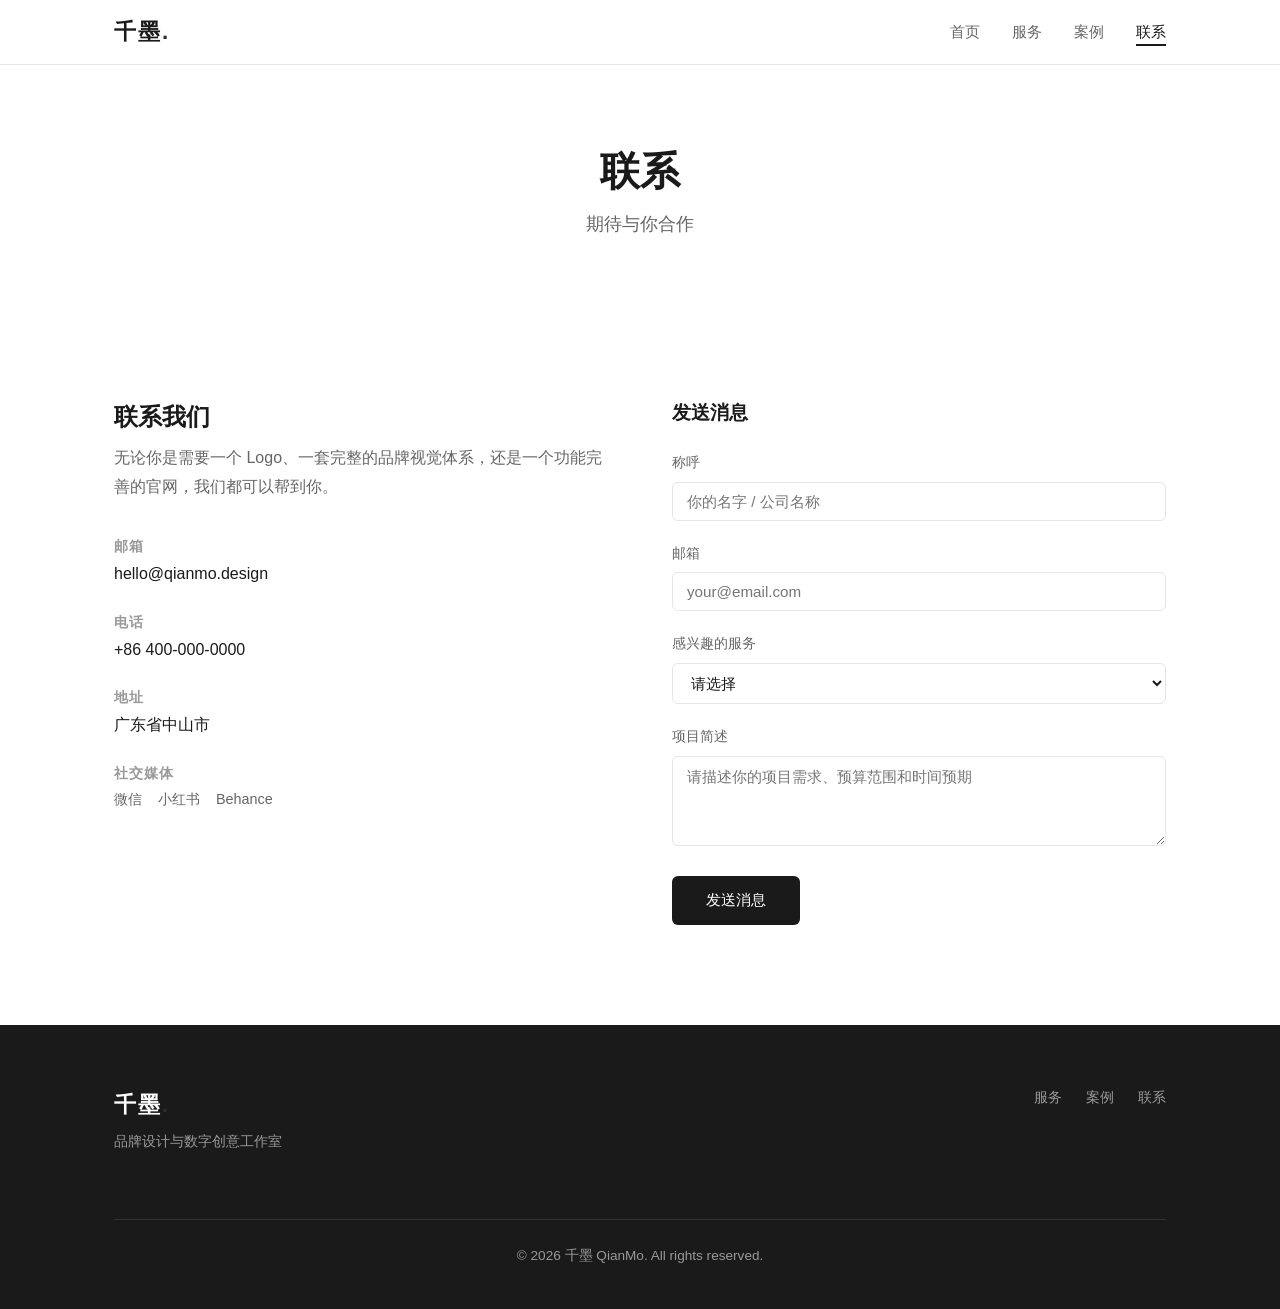
==== public/contact/index.html @ c1847498 "Initial commit: 千墨 QianMo 品牌官网 — 首页/服务/案例/联系 四页面纯静态站点" ====
<!DOCTYPE html>
<html lang="zh-CN">
<head>
  <meta charset="UTF-8">
  <meta name="viewport" content="width=device-width, initial-scale=1.0">
  <meta name="description" content="联系千墨 — 品牌设计与数字创意合作咨询。">
  <title>联系 — 千墨 QianMo</title>
  <link rel="stylesheet" href="../assets/css/qianmo.css">
</head>
<body>
  <header class="header">
    <div class="container header-inner">
      <a href="../index.html" class="logo">千墨<span class="logo-dot">.</span></a>
      <nav class="nav" id="nav">
        <button class="nav-toggle" id="navToggle" aria-label="菜单">
          <span></span><span></span><span></span>
        </button>
        <ul class="nav-list" id="navList">
          <li><a href="../index.html" class="nav-link">首页</a></li>
          <li><a href="../services/" class="nav-link">服务</a></li>
          <li><a href="../projects/" class="nav-link">案例</a></li>
          <li><a href="index.html" class="nav-link active">联系</a></li>
        </ul>
      </nav>
    </div>
  </header>

  <main>
    <section class="page-hero">
      <div class="container">
        <h1 class="page-title">联系</h1>
        <p class="page-sub">期待与你合作</p>
      </div>
    </section>

    <section class="section">
      <div class="container contact-layout">
        <div class="contact-info">
          <h2>联系我们</h2>
          <p>无论你是需要一个 Logo、一套完整的品牌视觉体系，还是一个功能完善的官网，我们都可以帮到你。</p>

          <div class="contact-item">
            <h3>邮箱</h3>
            <p><a href="mailto:hello@qianmo.design">hello@qianmo.design</a></p>
          </div>

          <div class="contact-item">
            <h3>电话</h3>
            <p>+86 400-000-0000</p>
          </div>

          <div class="contact-item">
            <h3>地址</h3>
            <p>广东省中山市</p>
          </div>

          <div class="contact-item">
            <h3>社交媒体</h3>
            <div class="social-links">
              <a href="#" aria-label="微信">微信</a>
              <a href="#" aria-label="小红书">小红书</a>
              <a href="#" aria-label="Behance">Behance</a>
            </div>
          </div>
        </div>

        <form class="contact-form" id="contactForm">
          <h3>发送消息</h3>
          <div class="form-group">
            <label for="name">称呼</label>
            <input type="text" id="name" name="name" placeholder="你的名字 / 公司名称" required>
          </div>
          <div class="form-group">
            <label for="email">邮箱</label>
            <input type="email" id="email" name="email" placeholder="your@email.com" required>
          </div>
          <div class="form-group">
            <label for="service">感兴趣的服务</label>
            <select id="service" name="service">
              <option value="">请选择</option>
              <option value="branding">品牌策略</option>
              <option value="vis">视觉识别系统 (VIS)</option>
              <option value="digital">数字产品设计</option>
              <option value="web">网站开发</option>
              <option value="content">内容创意</option>
              <option value="other">其他</option>
            </select>
          </div>
          <div class="form-group">
            <label for="message">项目简述</label>
            <textarea id="message" name="message" rows="4" placeholder="请描述你的项目需求、预算范围和时间预期" required></textarea>
          </div>
          <button type="submit" class="btn btn-primary">发送消息</button>
        </form>
      </div>
    </section>
  </main>

  <footer class="footer">
    <div class="container footer-inner">
      <div class="footer-brand">
        <span class="logo">千墨<span class="logo-dot">.</span></span>
        <p>品牌设计与数字创意工作室</p>
      </div>
      <div class="footer-links">
        <a href="../services/">服务</a>
        <a href="../projects/">案例</a>
        <a href="index.html">联系</a>
      </div>
      <p class="footer-copy">&copy; 2026 千墨 QianMo. All rights reserved.</p>
    </div>
  </footer>

  <script src="../assets/js/qianmo.js"></script>
</body>
</html>
---- public/assets/css/qianmo.css ----
/* ========================================
   千墨 QianMo — 品牌设计与数字创意
   主样式表
   ======================================== */

/* ---- Reset & Base ---- */
*, *::before, *::after { box-sizing: border-box; margin: 0; padding: 0; }

:root {
  --color-bg: #ffffff;
  --color-bg-alt: #f7f7f7;
  --color-bg-dark: #1a1a1a;
  --color-text: #1a1a1a;
  --color-text-secondary: #666666;
  --color-text-light: #999999;
  --color-accent: #2d2d2d;
  --color-border: #e5e5e5;
  --color-white: #ffffff;
  --font-sans: "PingFang SC", "Microsoft YaHei", "Helvetica Neue", Arial, sans-serif;
  --font-mono: "SF Mono", "Consolas", "Liberation Mono", monospace;
  --container-max: 1100px;
  --radius: 6px;
}

html { font-size: 16px; scroll-behavior: smooth; }

body {
  font-family: var(--font-sans);
  color: var(--color-text);
  background: var(--color-bg);
  line-height: 1.8;
  -webkit-font-smoothing: antialiased;
}

img { max-width: 100%; display: block; }
a { color: inherit; text-decoration: none; }

.container {
  max-width: var(--container-max);
  margin: 0 auto;
  padding: 0 24px;
}

/* ---- Typography ---- */
h1, h2, h3, h4 { font-weight: 600; line-height: 1.3; }

/* ---- Header ---- */
.header {
  position: sticky;
  top: 0;
  z-index: 100;
  background: rgba(255, 255, 255, 0.92);
  backdrop-filter: blur(12px);
  border-bottom: 1px solid var(--color-border);
}

.header-inner {
  display: flex;
  align-items: center;
  justify-content: space-between;
  height: 64px;
}

.logo {
  font-size: 1.4rem;
  font-weight: 700;
  letter-spacing: 2px;
}

.logo-dot { color: var(--color-accent); }

/* Nav */
.nav-list {
  display: flex;
  gap: 32px;
  list-style: none;
}

.nav-link {
  font-size: 0.95rem;
  color: var(--color-text-secondary);
  transition: color 0.2s;
  padding-bottom: 4px;
}

.nav-link:hover,
.nav-link.active {
  color: var(--color-text);
  border-bottom: 2px solid var(--color-text);
}

.nav-toggle {
  display: none;
  flex-direction: column;
  gap: 5px;
  background: none;
  border: none;
  cursor: pointer;
}

.nav-toggle span {
  display: block;
  width: 24px;
  height: 2px;
  background: var(--color-text);
  transition: transform 0.3s, opacity 0.3s;
}

/* ---- Hero ---- */
.hero {
  padding: 120px 0 100px;
  text-align: center;
}

.hero-title {
  font-size: 3.5rem;
  font-weight: 700;
  line-height: 1.2;
  letter-spacing: -0.02em;
  margin-bottom: 24px;
}

.hero-sub {
  font-size: 1.15rem;
  color: var(--color-text-secondary);
  max-width: 480px;
  margin: 0 auto 40px;
  line-height: 1.8;
}

.hero-cta {
  display: flex;
  gap: 16px;
  justify-content: center;
  flex-wrap: wrap;
}

/* ---- Page Hero (sub-pages) ---- */
.page-hero {
  padding: 80px 0 60px;
  text-align: center;
}

.page-title {
  font-size: 2.5rem;
  font-weight: 700;
  margin-bottom: 12px;
}

.page-sub {
  font-size: 1.1rem;
  color: var(--color-text-secondary);
}

/* ---- Buttons ---- */
.btn {
  display: inline-block;
  padding: 12px 32px;
  font-size: 0.95rem;
  font-weight: 500;
  border-radius: var(--radius);
  transition: all 0.2s;
  border: 2px solid transparent;
  cursor: pointer;
}

.btn-primary {
  background: var(--color-text);
  color: var(--color-white);
}

.btn-primary:hover { background: var(--color-accent); }

.btn-outline {
  border-color: var(--color-text);
  color: var(--color-text);
}

.btn-outline:hover {
  background: var(--color-text);
  color: var(--color-white);
}

/* ---- Sections ---- */
.section {
  padding: 100px 0;
}

.section-header {
  text-align: center;
  margin-bottom: 60px;
}

.section-tag {
  font-size: 0.85rem;
  text-transform: uppercase;
  letter-spacing: 3px;
  color: var(--color-text-light);
  margin-bottom: 12px;
  display: block;
}

.section-title {
  font-size: 2rem;
  font-weight: 700;
}

/* ---- Grid ---- */
.grid {
  display: grid;
  gap: 32px;
}

.grid-2 { grid-template-columns: repeat(2, 1fr); }
.grid-3 { grid-template-columns: repeat(3, 1fr); }

/* ---- Card ---- */
.card {
  padding: 40px 32px;
  border: 1px solid var(--color-border);
  border-radius: var(--radius);
  transition: border-color 0.2s, box-shadow 0.2s;
}

.card:hover {
  border-color: var(--color-text);
  box-shadow: 0 4px 20px rgba(0, 0, 0, 0.06);
}

.card-icon {
  font-size: 2rem;
  margin-bottom: 16px;
  color: var(--color-text);
}

.card-title {
  font-size: 1.15rem;
  margin-bottom: 10px;
}

.card-desc {
  font-size: 0.95rem;
  color: var(--color-text-secondary);
  line-height: 1.7;
}

/* ---- CTA Section ---- */
.cta-section {
  background: var(--color-bg-alt);
  text-align: center;
}

.cta-title {
  font-size: 2rem;
  font-weight: 700;
  margin-bottom: 12px;
}

.cta-sub {
  color: var(--color-text-secondary);
  margin-bottom: 32px;
}

/* ---- Footer ---- */
.footer {
  background: var(--color-bg-dark);
  color: var(--color-white);
  padding: 60px 0 40px;
}

.footer-inner {
  display: flex;
  flex-wrap: wrap;
  justify-content: space-between;
  align-items: flex-start;
  gap: 32px;
}

.footer-brand .logo { color: var(--color-white); }
.footer-brand p { color: var(--color-text-light); font-size: 0.9rem; margin-top: 4px; }

.footer-links {
  display: flex;
  gap: 24px;
}

.footer-links a {
  color: var(--color-text-light);
  font-size: 0.9rem;
  transition: color 0.2s;
}

.footer-links a:hover { color: var(--color-white); }

.footer-copy {
  width: 100%;
  text-align: center;
  color: var(--color-text-light);
  font-size: 0.85rem;
  margin-top: 32px;
  padding-top: 24px;
  border-top: 1px solid rgba(255, 255, 255, 0.1);
}

/* ---- Service List ---- */
.service-item {
  display: flex;
  gap: 48px;
  padding: 48px 0;
  border-bottom: 1px solid var(--color-border);
}

.service-item:first-child { padding-top: 0; }

.service-num {
  font-family: var(--font-mono);
  font-size: 1.2rem;
  color: var(--color-text-light);
  flex-shrink: 0;
  width: 40px;
}

.service-body h2 {
  font-size: 1.5rem;
  margin-bottom: 8px;
}

.service-body p {
  color: var(--color-text-secondary);
  margin-bottom: 16px;
  max-width: 560px;
}

.service-body ul {
  list-style: none;
  display: flex;
  flex-wrap: wrap;
  gap: 8px;
}

.service-body li {
  font-size: 0.85rem;
  color: var(--color-text-secondary);
  background: var(--color-bg-alt);
  padding: 4px 14px;
  border-radius: 20px;
}

/* ---- Project Cards ---- */
.project-card {
  border: 1px solid var(--color-border);
  border-radius: var(--radius);
  overflow: hidden;
  transition: border-color 0.2s, box-shadow 0.2s;
}

.project-card:hover {
  border-color: var(--color-text);
  box-shadow: 0 4px 20px rgba(0, 0, 0, 0.06);
}

.project-img {
  width: 100%;
  height: 240px;
  background: var(--color-bg-alt);
  display: flex;
  align-items: center;
  justify-content: center;
  color: var(--color-text-light);
  font-size: 0.9rem;
}

.project-info {
  padding: 24px;
}

.project-info h3 {
  font-size: 1.1rem;
  margin-bottom: 6px;
}

.project-tag {
  font-size: 0.85rem;
  color: var(--color-text-light);
}

/* ---- Contact Layout ---- */
.contact-layout {
  display: grid;
  grid-template-columns: 1fr 1fr;
  gap: 64px;
}

.contact-info h2 {
  font-size: 1.5rem;
  margin-bottom: 12px;
}

.contact-info > p {
  color: var(--color-text-secondary);
  margin-bottom: 36px;
}

.contact-item {
  margin-bottom: 24px;
}

.contact-item h3 {
  font-size: 0.9rem;
  color: var(--color-text-light);
  text-transform: uppercase;
  letter-spacing: 1px;
  margin-bottom: 4px;
}

.contact-item p,
.contact-item a {
  font-size: 1rem;
  color: var(--color-text);
}

.social-links {
  display: flex;
  gap: 16px;
}

.social-links a {
  font-size: 0.9rem;
  color: var(--color-text-secondary);
  transition: color 0.2s;
}

.social-links a:hover { color: var(--color-text); }

/* ---- Form ---- */
.contact-form h3 {
  font-size: 1.2rem;
  margin-bottom: 24px;
}

.form-group {
  margin-bottom: 20px;
}

.form-group label {
  display: block;
  font-size: 0.9rem;
  color: var(--color-text-secondary);
  margin-bottom: 6px;
}

.form-group input,
.form-group select,
.form-group textarea {
  width: 100%;
  padding: 10px 14px;
  font-size: 0.95rem;
  font-family: var(--font-sans);
  border: 1px solid var(--color-border);
  border-radius: var(--radius);
  background: var(--color-white);
  color: var(--color-text);
  transition: border-color 0.2s;
}

.form-group input:focus,
.form-group select:focus,
.form-group textarea:focus {
  outline: none;
  border-color: var(--color-text);
}

.form-group textarea { resize: vertical; }

/* ---- Toast ---- */
.toast {
  position: fixed;
  bottom: 32px;
  right: 32px;
  background: var(--color-text);
  color: var(--color-white);
  padding: 14px 28px;
  border-radius: var(--radius);
  font-size: 0.9rem;
  z-index: 200;
  opacity: 0;
  transform: translateY(10px);
  transition: opacity 0.3s, transform 0.3s;
  pointer-events: none;
}

.toast.show {
  opacity: 1;
  transform: translateY(0);
}

/* ---- Responsive ---- */
@media (max-width: 768px) {
  .hero { padding: 80px 0 60px; }
  .hero-title { font-size: 2.2rem; }
  .hero-sub { font-size: 1rem; }

  .page-hero { padding: 60px 0 40px; }
  .page-title { font-size: 1.8rem; }

  .grid-2, .grid-3 { grid-template-columns: 1fr; }

  .section { padding: 64px 0; }

  .nav-toggle { display: flex; }

  .nav-list {
    position: absolute;
    top: 64px;
    left: 0;
    right: 0;
    flex-direction: column;
    background: var(--color-white);
    border-bottom: 1px solid var(--color-border);
    padding: 16px 24px;
    gap: 12px;
    display: none;
  }

  .nav-list.open { display: flex; }

  .service-item {
    flex-direction: column;
    gap: 16px;
    padding: 32px 0;
  }

  .contact-layout {
    grid-template-columns: 1fr;
    gap: 48px;
  }
}
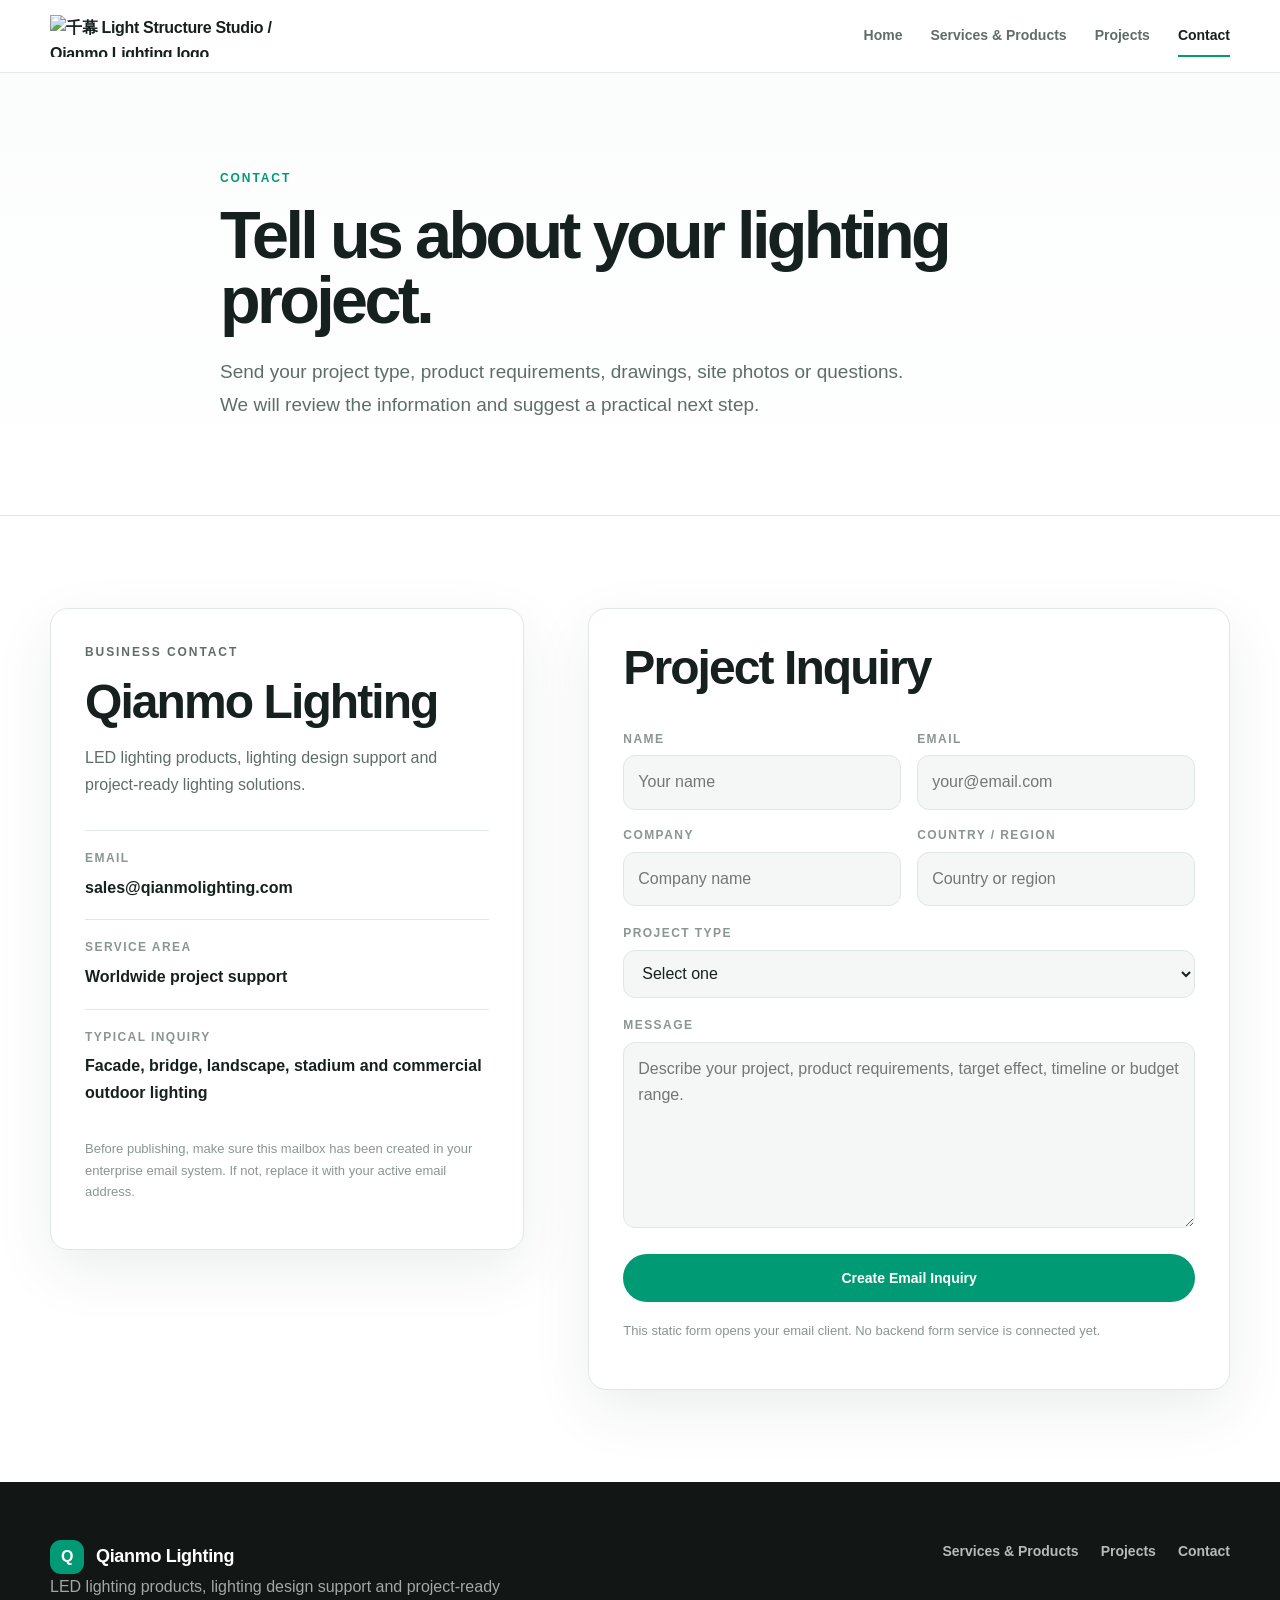
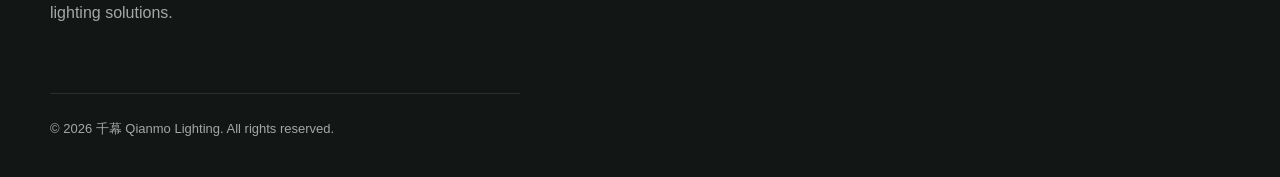
==== commit a70db533: "更新了LOGO 更新了LOGO" ====
--- a/public/contact/index.html
+++ b/public/contact/index.html
@@ -1,113 +1,129 @@
-<!DOCTYPE html>
-<html lang="zh-CN">
+<!doctype html>
+<html lang="en">
 <head>
-  <meta charset="UTF-8">
-  <meta name="viewport" content="width=device-width, initial-scale=1.0">
-  <meta name="description" content="联系千墨 — 品牌设计与数字创意合作咨询。">
-  <title>联系 — 千墨 QianMo</title>
+  <meta charset="utf-8">
+  <meta name="viewport" content="width=device-width, initial-scale=1">
+  <meta name="description" content="Contact Qianmo Lighting for LED lighting products, lighting design support, project lighting solutions and digital marketing support.">
+  <meta name="robots" content="index, follow">
+  <link rel="canonical" href="https://qianmolighting.com/contact/">
+  <title>Contact | Qianmo Lighting</title>
   <link rel="stylesheet" href="../assets/css/qianmo.css">
 </head>
 <body>
-  <header class="header">
+  <header class="site-header">
     <div class="container header-inner">
-      <a href="../index.html" class="logo">千墨<span class="logo-dot">.</span></a>
-      <nav class="nav" id="nav">
-        <button class="nav-toggle" id="navToggle" aria-label="菜单">
-          <span></span><span></span><span></span>
-        </button>
-        <ul class="nav-list" id="navList">
-          <li><a href="../index.html" class="nav-link">首页</a></li>
-          <li><a href="../services/" class="nav-link">服务</a></li>
-          <li><a href="../projects/" class="nav-link">案例</a></li>
-          <li><a href="index.html" class="nav-link active">联系</a></li>
-        </ul>
+      <a class="brand" href="/" aria-label="千幕 Qianmo Lighting home">
+        <img class="brand-logo" src="/assets/images/qianmo-logo.png" alt="千幕 Light Structure Studio / Qianmo Lighting logo">
+      </a>
+      <button class="nav-toggle" type="button" aria-label="Open navigation" aria-expanded="false" data-nav-toggle>
+        <span></span><span></span><span></span>
+      </button>
+      <nav class="site-nav" data-nav>
+        <a href="/">Home</a>
+        <a href="/services/">Services & Products</a>
+        <a href="/projects/">Projects</a>
+        <a class="active" href="/contact/">Contact</a>
       </nav>
     </div>
   </header>
 
   <main>
     <section class="page-hero">
-      <div class="container">
-        <h1 class="page-title">联系</h1>
-        <p class="page-sub">期待与你合作</p>
+      <div class="container narrow">
+        <p class="eyebrow">Contact</p>
+        <h1>Tell us about your lighting project.</h1>
+        <p class="lead">Send your project type, product requirements, drawings, site photos or questions. We will review the information and suggest a practical next step.</p>
       </div>
     </section>
 
     <section class="section">
-      <div class="container contact-layout">
-        <div class="contact-info">
-          <h2>联系我们</h2>
-          <p>无论你是需要一个 Logo、一套完整的品牌视觉体系，还是一个功能完善的官网，我们都可以帮到你。</p>
+      <div class="container contact-grid">
+        <div class="contact-panel">
+          <p class="eyebrow">Business Contact</p>
+          <h2>Qianmo Lighting</h2>
+          <p>LED lighting products, lighting design support and project-ready lighting solutions.</p>
 
-          <div class="contact-item">
-            <h3>邮箱</h3>
-            <p><a href="mailto:hello@qianmo.design">hello@qianmo.design</a></p>
+          <div class="contact-list">
+            <div>
+              <span>Email</span>
+              <a href="mailto:sales@qianmolighting.com">sales@qianmolighting.com</a>
+            </div>
+            <div>
+              <span>Service Area</span>
+              <strong>Worldwide project support</strong>
+            </div>
+            <div>
+              <span>Typical Inquiry</span>
+              <strong>Facade, bridge, landscape, stadium and commercial outdoor lighting</strong>
+            </div>
           </div>
 
-          <div class="contact-item">
-            <h3>电话</h3>
-            <p>+86 400-000-0000</p>
+          <p class="small-note">Before publishing, make sure this mailbox has been created in your enterprise email system. If not, replace it with your active email address.</p>
+        </div>
+
+        <form class="inquiry-form" id="contactForm">
+          <h2>Project Inquiry</h2>
+          <div class="form-grid">
+            <label>
+              <span>Name</span>
+              <input type="text" name="name" placeholder="Your name" required>
+            </label>
+            <label>
+              <span>Email</span>
+              <input type="email" name="email" placeholder="your@email.com" required>
+            </label>
+            <label>
+              <span>Company</span>
+              <input type="text" name="company" placeholder="Company name">
+            </label>
+            <label>
+              <span>Country / Region</span>
+              <input type="text" name="country" placeholder="Country or region">
+            </label>
           </div>
 
-          <div class="contact-item">
-            <h3>地址</h3>
-            <p>广东省中山市</p>
-          </div>
+          <label>
+            <span>Project Type</span>
+            <select name="type">
+              <option value="">Select one</option>
+              <option value="LED lighting products">LED lighting products</option>
+              <option value="Lighting design support">Lighting design support</option>
+              <option value="Facade lighting">Facade lighting</option>
+              <option value="Bridge lighting">Bridge lighting</option>
+              <option value="Landscape lighting">Landscape lighting</option>
+              <option value="Stadium lighting">Stadium lighting</option>
+              <option value="Digital marketing support">Digital marketing support</option>
+              <option value="Other">Other</option>
+            </select>
+          </label>
 
-          <div class="contact-item">
-            <h3>社交媒体</h3>
-            <div class="social-links">
-              <a href="#" aria-label="微信">微信</a>
-              <a href="#" aria-label="小红书">小红书</a>
-              <a href="#" aria-label="Behance">Behance</a>
-            </div>
-          </div>
-        </div>
+          <label>
+            <span>Message</span>
+            <textarea name="message" rows="6" placeholder="Describe your project, product requirements, target effect, timeline or budget range." required></textarea>
+          </label>
 
-        <form class="contact-form" id="contactForm">
-          <h3>发送消息</h3>
-          <div class="form-group">
-            <label for="name">称呼</label>
-            <input type="text" id="name" name="name" placeholder="你的名字 / 公司名称" required>
-          </div>
-          <div class="form-group">
-            <label for="email">邮箱</label>
-            <input type="email" id="email" name="email" placeholder="your@email.com" required>
-          </div>
-          <div class="form-group">
-            <label for="service">感兴趣的服务</label>
-            <select id="service" name="service">
-              <option value="">请选择</option>
-              <option value="branding">品牌策略</option>
-              <option value="vis">视觉识别系统 (VIS)</option>
-              <option value="digital">数字产品设计</option>
-              <option value="web">网站开发</option>
-              <option value="content">内容创意</option>
-              <option value="other">其他</option>
-            </select>
-          </div>
-          <div class="form-group">
-            <label for="message">项目简述</label>
-            <textarea id="message" name="message" rows="4" placeholder="请描述你的项目需求、预算范围和时间预期" required></textarea>
-          </div>
-          <button type="submit" class="btn btn-primary">发送消息</button>
+          <button class="btn btn-primary" type="submit">Create Email Inquiry</button>
+          <p class="form-note">This static form opens your email client. No backend form service is connected yet.</p>
         </form>
       </div>
     </section>
   </main>
 
-  <footer class="footer">
+  <footer class="site-footer">
     <div class="container footer-inner">
-      <div class="footer-brand">
-        <span class="logo">千墨<span class="logo-dot">.</span></span>
-        <p>品牌设计与数字创意工作室</p>
+      <div>
+        <a class="brand footer-brand" href="/">
+          <span class="brand-mark">Q</span>
+          <span class="brand-text">Qianmo Lighting</span>
+        </a>
+        <p>LED lighting products, lighting design support and project-ready lighting solutions.</p>
       </div>
-      <div class="footer-links">
-        <a href="../services/">服务</a>
-        <a href="../projects/">案例</a>
-        <a href="index.html">联系</a>
-      </div>
-      <p class="footer-copy">&copy; 2026 千墨 QianMo. All rights reserved.</p>
+      <nav class="footer-nav" aria-label="Footer navigation">
+        <a href="/services/">Services & Products</a>
+        <a href="/projects/">Projects</a>
+        <a href="/contact/">Contact</a>
+      </nav>
+      <p class="copyright">© 2026 千幕 Qianmo Lighting. All rights reserved.</p>
     </div>
   </footer>
 
--- a/public/assets/css/qianmo.css
+++ b/public/assets/css/qianmo.css
@@ -1,537 +1,811 @@
-/* ========================================
-   千墨 QianMo — 品牌设计与数字创意
-   主样式表
-   ======================================== */
-
-/* ---- Reset & Base ---- */
-*, *::before, *::after { box-sizing: border-box; margin: 0; padding: 0; }
-
+/* Qianmo Lighting — static website styles */
 :root {
-  --color-bg: #ffffff;
-  --color-bg-alt: #f7f7f7;
-  --color-bg-dark: #1a1a1a;
-  --color-text: #1a1a1a;
-  --color-text-secondary: #666666;
-  --color-text-light: #999999;
-  --color-accent: #2d2d2d;
-  --color-border: #e5e5e5;
-  --color-white: #ffffff;
-  --font-sans: "PingFang SC", "Microsoft YaHei", "Helvetica Neue", Arial, sans-serif;
-  --font-mono: "SF Mono", "Consolas", "Liberation Mono", monospace;
-  --container-max: 1100px;
-  --radius: 6px;
-}
-
-html { font-size: 16px; scroll-behavior: smooth; }
+  --bg: #ffffff;
+  --bg-soft: #f4f7f6;
+  --bg-ink: #121716;
+  --text: #16201e;
+  --muted: #5f6d69;
+  --muted-2: #8a9693;
+  --line: #dfe7e4;
+  --accent: #009b74;
+  --accent-dark: #007c60;
+  --accent-soft: #e6f5f1;
+  --white: #ffffff;
+  --max: 1180px;
+  --radius: 18px;
+  --shadow: 0 20px 60px rgba(14, 45, 38, 0.08);
+  --font: Arial, "PingFang SC", "Microsoft YaHei", "Noto Sans SC", sans-serif;
+}
+
+* { box-sizing: border-box; }
+
+html {
+  font-size: 16px;
+  scroll-behavior: smooth;
+}
 
 body {
-  font-family: var(--font-sans);
-  color: var(--color-text);
-  background: var(--color-bg);
-  line-height: 1.8;
+  margin: 0;
+  font-family: var(--font);
+  color: var(--text);
+  background: var(--bg);
+  line-height: 1.65;
   -webkit-font-smoothing: antialiased;
-}
-
-img { max-width: 100%; display: block; }
+  text-rendering: optimizeLegibility;
+}
+
 a { color: inherit; text-decoration: none; }
 
+img { max-width: 100%; height: auto; display: block; }
+
 .container {
-  max-width: var(--container-max);
+  width: min(var(--max), calc(100% - 48px));
   margin: 0 auto;
-  padding: 0 24px;
-}
-
-/* ---- Typography ---- */
-h1, h2, h3, h4 { font-weight: 600; line-height: 1.3; }
-
-/* ---- Header ---- */
-.header {
+}
+
+.narrow { max-width: 840px; }
+
+.site-header {
   position: sticky;
   top: 0;
-  z-index: 100;
-  background: rgba(255, 255, 255, 0.92);
-  backdrop-filter: blur(12px);
-  border-bottom: 1px solid var(--color-border);
+  z-index: 50;
+  background: rgba(255, 255, 255, 0.88);
+  border-bottom: 1px solid rgba(223, 231, 228, 0.82);
+  backdrop-filter: blur(14px);
 }
 
 .header-inner {
+  height: 72px;
   display: flex;
   align-items: center;
   justify-content: space-between;
-  height: 64px;
-}
-
-.logo {
-  font-size: 1.4rem;
-  font-weight: 700;
-  letter-spacing: 2px;
-}
-
-.logo-dot { color: var(--color-accent); }
-
-/* Nav */
-.nav-list {
+  gap: 32px;
+}
+
+.brand {
+  display: inline-flex;
+  align-items: center;
+  gap: 12px;
+  font-weight: 760;
+  letter-spacing: -0.02em;
+}
+
+.brand-logo {
+  display: block;
+  width: auto;
+  height: 42px;
+  max-width: 230px;
+}
+
+.site-footer .brand-logo {
+  height: 40px;
+  filter: none;
+}
+
+.brand-mark {
+  width: 34px;
+  height: 34px;
+  display: inline-flex;
+  align-items: center;
+  justify-content: center;
+  border-radius: 11px;
+  background: var(--accent);
+  color: var(--white);
+  font-weight: 800;
+}
+
+.brand-text { font-size: 18px; }
+
+.site-nav {
   display: flex;
-  gap: 32px;
-  list-style: none;
-}
-
-.nav-link {
-  font-size: 0.95rem;
-  color: var(--color-text-secondary);
-  transition: color 0.2s;
-  padding-bottom: 4px;
-}
-
-.nav-link:hover,
-.nav-link.active {
-  color: var(--color-text);
-  border-bottom: 2px solid var(--color-text);
+  align-items: center;
+  gap: 28px;
+}
+
+.site-nav a {
+  position: relative;
+  color: var(--muted);
+  font-size: 14px;
+  font-weight: 650;
+}
+
+.site-nav a::after {
+  content: "";
+  position: absolute;
+  left: 0;
+  bottom: -9px;
+  width: 100%;
+  height: 2px;
+  transform: scaleX(0);
+  transform-origin: right;
+  background: var(--accent);
+  transition: transform .26s ease;
+}
+
+.site-nav a:hover,
+.site-nav a.active { color: var(--text); }
+
+.site-nav a:hover::after,
+.site-nav a.active::after {
+  transform: scaleX(1);
+  transform-origin: left;
 }
 
 .nav-toggle {
   display: none;
-  flex-direction: column;
-  gap: 5px;
-  background: none;
-  border: none;
+  width: 42px;
+  height: 42px;
+  border: 1px solid var(--line);
+  border-radius: 12px;
+  background: var(--white);
+  padding: 9px;
   cursor: pointer;
 }
 
 .nav-toggle span {
   display: block;
-  width: 24px;
   height: 2px;
-  background: var(--color-text);
-  transition: transform 0.3s, opacity 0.3s;
-}
-
-/* ---- Hero ---- */
+  margin: 5px 0;
+  background: var(--text);
+  border-radius: 2px;
+}
+
 .hero {
-  padding: 120px 0 100px;
-  text-align: center;
-}
-
-.hero-title {
-  font-size: 3.5rem;
-  font-weight: 700;
-  line-height: 1.2;
-  letter-spacing: -0.02em;
+  padding: 108px 0;
+  background:
+    radial-gradient(circle at 88% 20%, rgba(0, 155, 116, .16), transparent 34%),
+    linear-gradient(180deg, #fbfdfc 0%, #ffffff 100%);
+}
+
+.hero-grid {
+  display: grid;
+  grid-template-columns: minmax(0, 1.04fr) minmax(360px, .76fr);
+  align-items: center;
+  gap: 64px;
+}
+
+.eyebrow {
+  margin: 0 0 14px;
+  color: var(--accent);
+  text-transform: uppercase;
+  letter-spacing: .16em;
+  font-size: 12px;
+  font-weight: 800;
+}
+
+.eyebrow.light { color: #68d8bd; }
+
+h1, h2, h3, p { margin-top: 0; }
+
+h1 {
+  max-width: 820px;
   margin-bottom: 24px;
-}
-
-.hero-sub {
-  font-size: 1.15rem;
-  color: var(--color-text-secondary);
-  max-width: 480px;
-  margin: 0 auto 40px;
-  line-height: 1.8;
-}
-
-.hero-cta {
+  font-size: clamp(44px, 6vw, 76px);
+  line-height: .98;
+  letter-spacing: -0.055em;
+}
+
+h2 {
+  margin-bottom: 18px;
+  font-size: clamp(30px, 4vw, 48px);
+  line-height: 1.06;
+  letter-spacing: -0.04em;
+}
+
+h3 {
+  margin-bottom: 12px;
+  font-size: 21px;
+  line-height: 1.22;
+  letter-spacing: -0.025em;
+}
+
+.lead {
+  max-width: 690px;
+  color: var(--muted);
+  font-size: 19px;
+  line-height: 1.75;
+}
+
+.hero-actions,
+.cta-inner {
   display: flex;
-  gap: 16px;
+  align-items: center;
+  gap: 14px;
+  flex-wrap: wrap;
+}
+
+.btn {
+  display: inline-flex;
+  min-height: 48px;
+  align-items: center;
   justify-content: center;
-  flex-wrap: wrap;
-}
-
-/* ---- Page Hero (sub-pages) ---- */
+  padding: 13px 22px;
+  border-radius: 999px;
+  border: 1px solid transparent;
+  font-size: 14px;
+  font-weight: 760;
+  transition: transform .24s ease, background .24s ease, border-color .24s ease, color .24s ease;
+  cursor: pointer;
+}
+
+.btn:hover { transform: translateY(-2px); }
+
+.btn-primary {
+  background: var(--accent);
+  color: var(--white);
+}
+
+.btn-primary:hover { background: var(--accent-dark); }
+
+.btn-secondary {
+  background: var(--white);
+  border-color: var(--line);
+  color: var(--text);
+}
+
+.btn-secondary:hover { border-color: var(--accent); color: var(--accent-dark); }
+
+.hero-panel {
+  position: relative;
+  min-height: 420px;
+  border-radius: 32px;
+  padding: 28px;
+  background:
+    linear-gradient(145deg, rgba(18, 23, 22, .95), rgba(20, 51, 44, .88)),
+    linear-gradient(45deg, var(--accent), transparent);
+  box-shadow: var(--shadow);
+  overflow: hidden;
+}
+
+.hero-panel::before,
+.hero-panel::after {
+  content: "";
+  position: absolute;
+  border-radius: 999px;
+  background: rgba(255, 255, 255, .12);
+}
+
+.hero-panel::before {
+  width: 280px;
+  height: 280px;
+  right: -80px;
+  top: -110px;
+}
+
+.hero-panel::after {
+  width: 180px;
+  height: 180px;
+  left: -58px;
+  bottom: -54px;
+}
+
+.panel-card,
+.panel-stack {
+  position: relative;
+  z-index: 1;
+}
+
+.panel-main {
+  padding: 28px;
+  border: 1px solid rgba(255,255,255,.18);
+  border-radius: 24px;
+  background: rgba(255,255,255,.10);
+  color: var(--white);
+}
+
+.panel-main span {
+  display: block;
+  margin-bottom: 12px;
+  color: rgba(255,255,255,.68);
+  font-size: 13px;
+  text-transform: uppercase;
+  letter-spacing: .1em;
+  font-weight: 800;
+}
+
+.panel-main strong {
+  display: block;
+  max-width: 340px;
+  font-size: 29px;
+  line-height: 1.15;
+  letter-spacing: -.03em;
+}
+
+.panel-stack {
+  display: grid;
+  gap: 12px;
+  margin-top: 28px;
+}
+
+.panel-stack div {
+  padding: 16px 18px;
+  border: 1px solid rgba(255,255,255,.14);
+  border-radius: 16px;
+  color: rgba(255,255,255,.86);
+  background: rgba(255,255,255,.07);
+}
+
+.section { padding: 92px 0; }
+
+.section-muted { background: var(--bg-soft); }
+
+.section-dark {
+  background: var(--bg-ink);
+  color: var(--white);
+}
+
+.section-dark h2 { color: var(--white); }
+
+.section-dark p,
+.dark-copy { color: rgba(255,255,255,.70); }
+
+.intro-grid,
+.split,
+.process-grid,
+.contact-grid {
+  display: grid;
+  grid-template-columns: .85fr 1.15fr;
+  gap: 64px;
+  align-items: start;
+}
+
+.intro-grid p:last-child {
+  margin: 36px 0 0;
+  color: var(--muted);
+  font-size: 18px;
+}
+
+.section-head {
+  max-width: 760px;
+  margin-bottom: 40px;
+}
+
+.row-head {
+  max-width: none;
+  display: flex;
+  justify-content: space-between;
+  gap: 24px;
+  align-items: end;
+}
+
+.card-grid {
+  display: grid;
+  gap: 22px;
+}
+
+.card-grid.four { grid-template-columns: repeat(4, minmax(0, 1fr)); }
+
+.card {
+  min-height: 250px;
+  padding: 30px;
+  border: 1px solid var(--line);
+  border-radius: var(--radius);
+  background: var(--white);
+  transition: transform .24s ease, border-color .24s ease, box-shadow .24s ease;
+}
+
+.card:hover {
+  transform: translateY(-4px);
+  border-color: rgba(0, 155, 116, .42);
+  box-shadow: var(--shadow);
+}
+
+.card-kicker {
+  display: inline-block;
+  margin-bottom: 36px;
+  color: var(--accent);
+  font-size: 13px;
+  font-weight: 850;
+}
+
+.card p { color: var(--muted); margin-bottom: 0; }
+
+.proof-list {
+  display: grid;
+  gap: 18px;
+}
+
+.proof-list div {
+  padding: 24px;
+  border: 1px solid rgba(255,255,255,.14);
+  border-radius: var(--radius);
+  background: rgba(255,255,255,.05);
+}
+
+.proof-list strong {
+  display: block;
+  margin-bottom: 6px;
+  color: var(--white);
+  font-size: 18px;
+}
+
+.proof-list span { color: rgba(255,255,255,.68); }
+
+.text-link {
+  color: var(--accent-dark);
+  font-weight: 760;
+}
+
+.text-link:hover { text-decoration: underline; text-underline-offset: 5px; }
+
+.application-grid,
+.project-grid {
+  display: grid;
+  grid-template-columns: repeat(2, minmax(0, 1fr));
+  gap: 22px;
+}
+
+.application-grid article {
+  min-height: 180px;
+  padding: 28px;
+  border-radius: var(--radius);
+  background: var(--bg-soft);
+  border: 1px solid var(--line);
+}
+
+.application-grid span,
+.project-body span {
+  display: block;
+  margin-bottom: 12px;
+  color: var(--accent);
+  font-size: 12px;
+  text-transform: uppercase;
+  letter-spacing: .14em;
+  font-weight: 850;
+}
+
+.application-grid strong {
+  display: block;
+  max-width: 320px;
+  font-size: 26px;
+  line-height: 1.1;
+  letter-spacing: -.035em;
+}
+
+.cta {
+  padding: 72px 0;
+  background: var(--accent-soft);
+}
+
+.cta-inner {
+  justify-content: space-between;
+  align-items: center;
+}
+
+.cta-inner h2 {
+  max-width: 720px;
+  margin-bottom: 10px;
+}
+
+.cta-inner p:not(.eyebrow) {
+  max-width: 660px;
+  color: var(--muted);
+  margin-bottom: 0;
+}
+
 .page-hero {
-  padding: 80px 0 60px;
-  text-align: center;
-}
-
-.page-title {
-  font-size: 2.5rem;
-  font-weight: 700;
-  margin-bottom: 12px;
-}
-
-.page-sub {
-  font-size: 1.1rem;
-  color: var(--color-text-secondary);
-}
-
-/* ---- Buttons ---- */
-.btn {
-  display: inline-block;
-  padding: 12px 32px;
-  font-size: 0.95rem;
-  font-weight: 500;
-  border-radius: var(--radius);
-  transition: all 0.2s;
-  border: 2px solid transparent;
-  cursor: pointer;
-}
-
-.btn-primary {
-  background: var(--color-text);
-  color: var(--color-white);
-}
-
-.btn-primary:hover { background: var(--color-accent); }
-
-.btn-outline {
-  border-color: var(--color-text);
-  color: var(--color-text);
-}
-
-.btn-outline:hover {
-  background: var(--color-text);
-  color: var(--color-white);
-}
-
-/* ---- Sections ---- */
-.section {
-  padding: 100px 0;
-}
-
-.section-header {
-  text-align: center;
-  margin-bottom: 60px;
-}
-
-.section-tag {
-  font-size: 0.85rem;
-  text-transform: uppercase;
-  letter-spacing: 3px;
-  color: var(--color-text-light);
-  margin-bottom: 12px;
-  display: block;
-}
-
-.section-title {
-  font-size: 2rem;
-  font-weight: 700;
-}
-
-/* ---- Grid ---- */
-.grid {
-  display: grid;
-  gap: 32px;
-}
-
-.grid-2 { grid-template-columns: repeat(2, 1fr); }
-.grid-3 { grid-template-columns: repeat(3, 1fr); }
-
-/* ---- Card ---- */
-.card {
-  padding: 40px 32px;
-  border: 1px solid var(--color-border);
-  border-radius: var(--radius);
-  transition: border-color 0.2s, box-shadow 0.2s;
-}
-
-.card:hover {
-  border-color: var(--color-text);
-  box-shadow: 0 4px 20px rgba(0, 0, 0, 0.06);
-}
-
-.card-icon {
-  font-size: 2rem;
-  margin-bottom: 16px;
-  color: var(--color-text);
-}
-
-.card-title {
-  font-size: 1.15rem;
-  margin-bottom: 10px;
-}
-
-.card-desc {
-  font-size: 0.95rem;
-  color: var(--color-text-secondary);
-  line-height: 1.7;
-}
-
-/* ---- CTA Section ---- */
-.cta-section {
-  background: var(--color-bg-alt);
-  text-align: center;
-}
-
-.cta-title {
-  font-size: 2rem;
-  font-weight: 700;
-  margin-bottom: 12px;
-}
-
-.cta-sub {
-  color: var(--color-text-secondary);
-  margin-bottom: 32px;
-}
-
-/* ---- Footer ---- */
-.footer {
-  background: var(--color-bg-dark);
-  color: var(--color-white);
-  padding: 60px 0 40px;
-}
-
-.footer-inner {
+  padding: 96px 0 74px;
+  background: linear-gradient(180deg, #fbfdfc 0%, #ffffff 100%);
+  border-bottom: 1px solid var(--line);
+}
+
+.page-hero h1 {
+  margin-bottom: 22px;
+  font-size: clamp(42px, 5.2vw, 68px);
+}
+
+.service-list { display: grid; gap: 0; }
+
+.service-row {
+  display: grid;
+  grid-template-columns: 90px minmax(0, 1fr);
+  gap: 36px;
+  padding: 44px 0;
+  border-bottom: 1px solid var(--line);
+}
+
+.service-row:first-child { padding-top: 0; }
+
+.service-index {
+  color: var(--accent);
+  font-weight: 850;
+  letter-spacing: .08em;
+}
+
+.service-content p {
+  max-width: 780px;
+  color: var(--muted);
+}
+
+.tag-list {
   display: flex;
   flex-wrap: wrap;
-  justify-content: space-between;
-  align-items: flex-start;
+  gap: 10px;
+  margin-top: 22px;
+}
+
+.tag-list span {
+  padding: 8px 14px;
+  border: 1px solid var(--line);
+  border-radius: 999px;
+  background: var(--bg-soft);
+  color: var(--muted);
+  font-size: 13px;
+  font-weight: 650;
+}
+
+.steps {
+  display: grid;
+  gap: 16px;
+}
+
+.steps div {
+  padding: 22px;
+  border-radius: var(--radius);
+  background: var(--white);
+  border: 1px solid var(--line);
+}
+
+.steps span {
+  display: inline-block;
+  margin-bottom: 8px;
+  color: var(--accent);
+  font-weight: 850;
+}
+
+.steps strong { display: block; font-size: 18px; }
+
+.steps p { margin-bottom: 0; color: var(--muted); }
+
+.project-card {
+  overflow: hidden;
+  border: 1px solid var(--line);
+  border-radius: var(--radius);
+  background: var(--white);
+  transition: transform .24s ease, box-shadow .24s ease, border-color .24s ease;
+}
+
+.project-card:hover {
+  transform: translateY(-4px);
+  border-color: rgba(0, 155, 116, .40);
+  box-shadow: var(--shadow);
+}
+
+.project-visual {
+  min-height: 230px;
+  display: flex;
+  align-items: end;
+  padding: 26px;
+  color: rgba(255,255,255,.88);
+  font-size: 32px;
+  font-weight: 850;
+  letter-spacing: -.04em;
+}
+
+.project-visual.facade { background: linear-gradient(135deg, #20342f, #009b74); }
+.project-visual.bridge { background: linear-gradient(135deg, #1d2b38, #3c83a4); }
+.project-visual.landscape { background: linear-gradient(135deg, #21351e, #7aa45a); }
+.project-visual.stadium { background: linear-gradient(135deg, #171b20, #6c7b8a); }
+.project-visual.commercial { background: linear-gradient(135deg, #382b1d, #b47a3c); }
+.project-visual.digital { background: linear-gradient(135deg, #272038, #7856c8); }
+
+.project-body {
+  padding: 26px;
+}
+
+.project-body p { color: var(--muted); margin-bottom: 0; }
+
+.contact-panel,
+.inquiry-form {
+  padding: 34px;
+  border: 1px solid var(--line);
+  border-radius: var(--radius);
+  background: var(--white);
+  box-shadow: var(--shadow);
+}
+
+.contact-panel p { color: var(--muted); }
+
+.contact-list {
+  display: grid;
+  gap: 18px;
+  margin: 32px 0;
+}
+
+.contact-list div {
+  padding-top: 18px;
+  border-top: 1px solid var(--line);
+}
+
+.contact-list span,
+.inquiry-form label span {
+  display: block;
+  margin-bottom: 6px;
+  color: var(--muted-2);
+  font-size: 12px;
+  text-transform: uppercase;
+  letter-spacing: .12em;
+  font-weight: 850;
+}
+
+.contact-list a,
+.contact-list strong {
+  color: var(--text);
+  font-weight: 720;
+}
+
+.small-note,
+.form-note {
+  font-size: 13px;
+  color: var(--muted-2) !important;
+}
+
+.inquiry-form {
+  display: grid;
+  gap: 18px;
+}
+
+.form-grid {
+  display: grid;
+  grid-template-columns: repeat(2, minmax(0, 1fr));
+  gap: 16px;
+}
+
+.inquiry-form input,
+.inquiry-form select,
+.inquiry-form textarea {
+  width: 100%;
+  min-height: 48px;
+  padding: 13px 14px;
+  border: 1px solid var(--line);
+  border-radius: 12px;
+  font: inherit;
+  color: var(--text);
+  background: var(--bg-soft);
+  outline: none;
+  transition: border-color .2s ease, background .2s ease;
+}
+
+.inquiry-form textarea { resize: vertical; }
+
+.inquiry-form input:focus,
+.inquiry-form select:focus,
+.inquiry-form textarea:focus {
+  border-color: var(--accent);
+  background: var(--white);
+}
+
+.site-footer {
+  padding: 58px 0 38px;
+  background: var(--bg-ink);
+  color: var(--white);
+}
+
+.footer-inner {
+  display: grid;
+  grid-template-columns: 1.1fr .9fr;
   gap: 32px;
 }
 
-.footer-brand .logo { color: var(--color-white); }
-.footer-brand p { color: var(--color-text-light); font-size: 0.9rem; margin-top: 4px; }
-
-.footer-links {
+.footer-inner p {
+  max-width: 470px;
+  color: rgba(255,255,255,.62);
+}
+
+.footer-brand .brand-mark { background: var(--accent); }
+
+.footer-nav {
   display: flex;
-  gap: 24px;
-}
-
-.footer-links a {
-  color: var(--color-text-light);
-  font-size: 0.9rem;
-  transition: color 0.2s;
-}
-
-.footer-links a:hover { color: var(--color-white); }
-
-.footer-copy {
-  width: 100%;
-  text-align: center;
-  color: var(--color-text-light);
-  font-size: 0.85rem;
-  margin-top: 32px;
+  justify-content: flex-end;
+  gap: 22px;
+  flex-wrap: wrap;
+}
+
+.footer-nav a {
+  color: rgba(255,255,255,.70);
+  font-size: 14px;
+  font-weight: 650;
+}
+
+.footer-nav a:hover { color: var(--white); }
+
+.copyright {
+  grid-column: 1 / -1;
+  margin: 18px 0 0;
   padding-top: 24px;
-  border-top: 1px solid rgba(255, 255, 255, 0.1);
-}
-
-/* ---- Service List ---- */
-.service-item {
-  display: flex;
-  gap: 48px;
-  padding: 48px 0;
-  border-bottom: 1px solid var(--color-border);
-}
-
-.service-item:first-child { padding-top: 0; }
-
-.service-num {
-  font-family: var(--font-mono);
-  font-size: 1.2rem;
-  color: var(--color-text-light);
-  flex-shrink: 0;
-  width: 40px;
-}
-
-.service-body h2 {
-  font-size: 1.5rem;
-  margin-bottom: 8px;
-}
-
-.service-body p {
-  color: var(--color-text-secondary);
-  margin-bottom: 16px;
-  max-width: 560px;
-}
-
-.service-body ul {
-  list-style: none;
-  display: flex;
-  flex-wrap: wrap;
-  gap: 8px;
-}
-
-.service-body li {
-  font-size: 0.85rem;
-  color: var(--color-text-secondary);
-  background: var(--color-bg-alt);
-  padding: 4px 14px;
-  border-radius: 20px;
-}
-
-/* ---- Project Cards ---- */
-.project-card {
-  border: 1px solid var(--color-border);
-  border-radius: var(--radius);
-  overflow: hidden;
-  transition: border-color 0.2s, box-shadow 0.2s;
-}
-
-.project-card:hover {
-  border-color: var(--color-text);
-  box-shadow: 0 4px 20px rgba(0, 0, 0, 0.06);
-}
-
-.project-img {
-  width: 100%;
-  height: 240px;
-  background: var(--color-bg-alt);
-  display: flex;
-  align-items: center;
-  justify-content: center;
-  color: var(--color-text-light);
-  font-size: 0.9rem;
-}
-
-.project-info {
-  padding: 24px;
-}
-
-.project-info h3 {
-  font-size: 1.1rem;
-  margin-bottom: 6px;
-}
-
-.project-tag {
-  font-size: 0.85rem;
-  color: var(--color-text-light);
-}
-
-/* ---- Contact Layout ---- */
-.contact-layout {
-  display: grid;
-  grid-template-columns: 1fr 1fr;
-  gap: 64px;
-}
-
-.contact-info h2 {
-  font-size: 1.5rem;
-  margin-bottom: 12px;
-}
-
-.contact-info > p {
-  color: var(--color-text-secondary);
-  margin-bottom: 36px;
-}
-
-.contact-item {
-  margin-bottom: 24px;
-}
-
-.contact-item h3 {
-  font-size: 0.9rem;
-  color: var(--color-text-light);
-  text-transform: uppercase;
-  letter-spacing: 1px;
-  margin-bottom: 4px;
-}
-
-.contact-item p,
-.contact-item a {
-  font-size: 1rem;
-  color: var(--color-text);
-}
-
-.social-links {
-  display: flex;
-  gap: 16px;
-}
-
-.social-links a {
-  font-size: 0.9rem;
-  color: var(--color-text-secondary);
-  transition: color 0.2s;
-}
-
-.social-links a:hover { color: var(--color-text); }
-
-/* ---- Form ---- */
-.contact-form h3 {
-  font-size: 1.2rem;
-  margin-bottom: 24px;
-}
-
-.form-group {
-  margin-bottom: 20px;
-}
-
-.form-group label {
-  display: block;
-  font-size: 0.9rem;
-  color: var(--color-text-secondary);
-  margin-bottom: 6px;
-}
-
-.form-group input,
-.form-group select,
-.form-group textarea {
-  width: 100%;
-  padding: 10px 14px;
-  font-size: 0.95rem;
-  font-family: var(--font-sans);
-  border: 1px solid var(--color-border);
-  border-radius: var(--radius);
-  background: var(--color-white);
-  color: var(--color-text);
-  transition: border-color 0.2s;
-}
-
-.form-group input:focus,
-.form-group select:focus,
-.form-group textarea:focus {
-  outline: none;
-  border-color: var(--color-text);
-}
-
-.form-group textarea { resize: vertical; }
-
-/* ---- Toast ---- */
-.toast {
-  position: fixed;
-  bottom: 32px;
-  right: 32px;
-  background: var(--color-text);
-  color: var(--color-white);
-  padding: 14px 28px;
-  border-radius: var(--radius);
-  font-size: 0.9rem;
-  z-index: 200;
-  opacity: 0;
-  transform: translateY(10px);
-  transition: opacity 0.3s, transform 0.3s;
-  pointer-events: none;
-}
-
-.toast.show {
-  opacity: 1;
-  transform: translateY(0);
-}
-
-/* ---- Responsive ---- */
-@media (max-width: 768px) {
-  .hero { padding: 80px 0 60px; }
-  .hero-title { font-size: 2.2rem; }
-  .hero-sub { font-size: 1rem; }
-
-  .page-hero { padding: 60px 0 40px; }
-  .page-title { font-size: 1.8rem; }
-
-  .grid-2, .grid-3 { grid-template-columns: 1fr; }
-
-  .section { padding: 64px 0; }
-
-  .nav-toggle { display: flex; }
-
-  .nav-list {
+  border-top: 1px solid rgba(255,255,255,.10);
+  font-size: 13px;
+}
+
+@media (max-width: 960px) {
+  .container { width: min(100% - 32px, var(--max)); }
+
+  .nav-toggle { display: block; }
+
+  .site-nav {
     position: absolute;
-    top: 64px;
-    left: 0;
-    right: 0;
+    left: 16px;
+    right: 16px;
+    top: 78px;
+    display: none;
     flex-direction: column;
-    background: var(--color-white);
-    border-bottom: 1px solid var(--color-border);
-    padding: 16px 24px;
-    gap: 12px;
-    display: none;
+    align-items: stretch;
+    gap: 0;
+    padding: 12px;
+    border: 1px solid var(--line);
+    border-radius: 18px;
+    background: var(--white);
+    box-shadow: var(--shadow);
   }
 
-  .nav-list.open { display: flex; }
-
-  .service-item {
+  .site-nav.open { display: flex; }
+
+  .site-nav a {
+    padding: 13px 12px;
+    border-radius: 10px;
+  }
+
+  .site-nav a:hover { background: var(--bg-soft); }
+
+  .site-nav a::after { display: none; }
+
+  .hero { padding: 76px 0; }
+
+  .hero-grid,
+  .intro-grid,
+  .split,
+  .process-grid,
+  .contact-grid {
+    grid-template-columns: 1fr;
+    gap: 36px;
+  }
+
+  .hero-panel { min-height: 360px; }
+
+  .card-grid.four,
+  .application-grid,
+  .project-grid {
+    grid-template-columns: 1fr;
+  }
+
+  .row-head,
+  .cta-inner {
+    align-items: flex-start;
     flex-direction: column;
-    gap: 16px;
-    padding: 32px 0;
   }
 
-  .contact-layout {
+  .section { padding: 70px 0; }
+
+  .service-row {
     grid-template-columns: 1fr;
-    gap: 48px;
+    gap: 10px;
+    padding: 34px 0;
   }
-}
+
+  .form-grid { grid-template-columns: 1fr; }
+
+  .footer-inner { grid-template-columns: 1fr; }
+
+  .footer-nav { justify-content: flex-start; }
+}
+
+@media (max-width: 560px) {
+  .header-inner { height: 66px; }
+
+  .brand-text { font-size: 16px; }
+  .brand-logo { height: 34px; max-width: 190px; }
+
+  h1 { font-size: 42px; }
+
+  h2 { font-size: 30px; }
+
+  .lead { font-size: 17px; }
+
+  .hero-actions,
+  .btn { width: 100%; }
+
+  .btn { justify-content: center; }
+
+  .contact-panel,
+  .inquiry-form { padding: 24px; }
+}
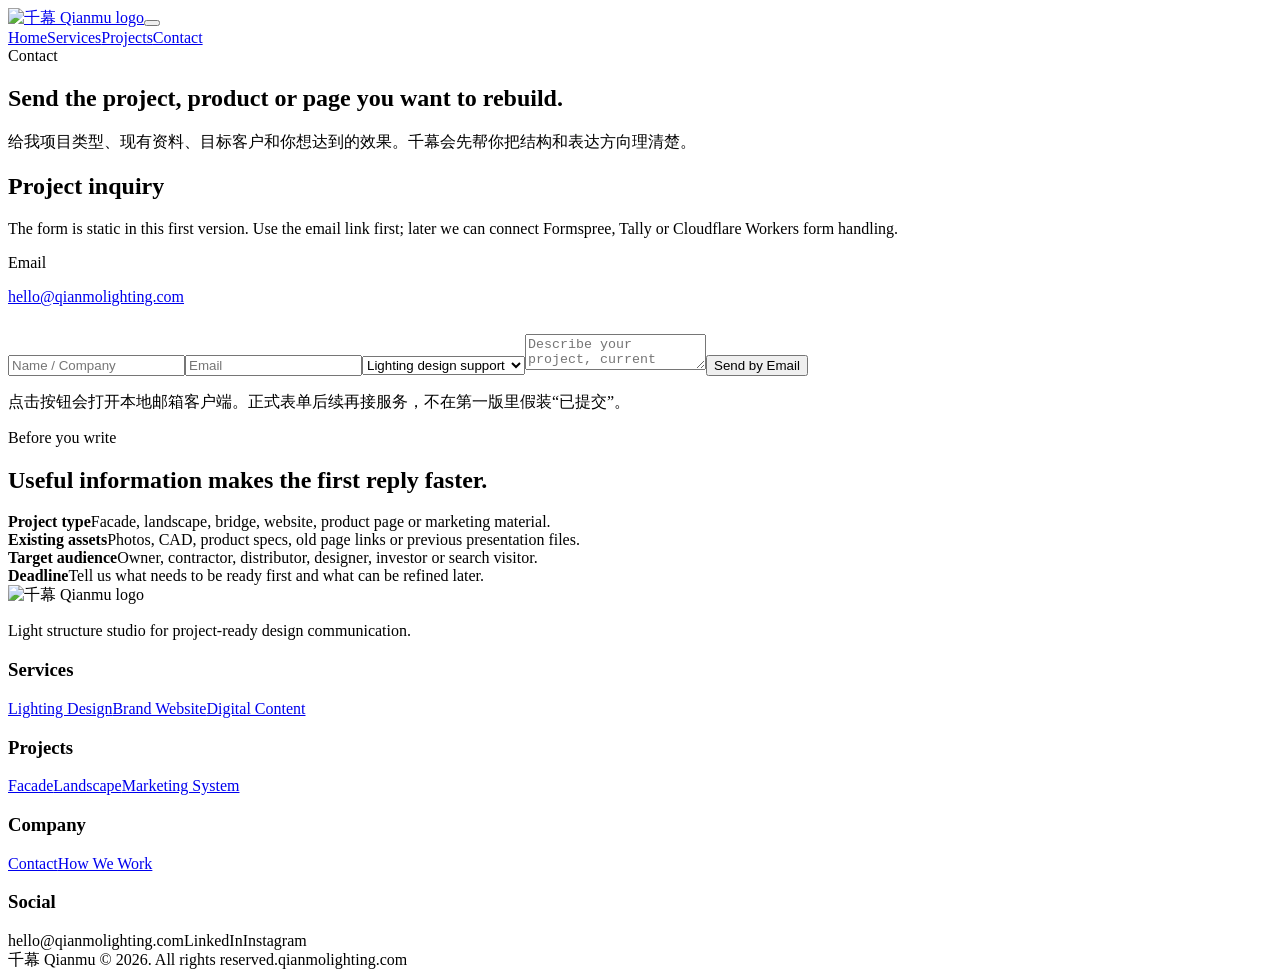
==== commit dd02a48a: "完整更新V0.2 完整更新V0.2" ====
--- a/public/contact/index.html
+++ b/public/contact/index.html
@@ -1,132 +1,18 @@
 <!doctype html>
 <html lang="en">
 <head>
-  <meta charset="utf-8">
-  <meta name="viewport" content="width=device-width, initial-scale=1">
-  <meta name="description" content="Contact Qianmo Lighting for LED lighting products, lighting design support, project lighting solutions and digital marketing support.">
-  <meta name="robots" content="index, follow">
+  <meta charset="utf-8"><meta name="viewport" content="width=device-width, initial-scale=1">
+  <meta name="description" content="Contact 千幕 Qianmu for lighting design, brand website structure and digital content support.">
   <link rel="canonical" href="https://qianmolighting.com/contact/">
-  <title>Contact | Qianmo Lighting</title>
-  <link rel="stylesheet" href="../assets/css/qianmo.css">
+  <title>Contact | 千幕 Qianmu</title>
+  <link rel="stylesheet" href="/assets/css/qianmu.css">
 </head>
 <body>
-  <header class="site-header">
-    <div class="container header-inner">
-      <a class="brand" href="/" aria-label="千幕 Qianmo Lighting home">
-        <img class="brand-logo" src="/assets/images/qianmo-logo.png" alt="千幕 Light Structure Studio / Qianmo Lighting logo">
-      </a>
-      <button class="nav-toggle" type="button" aria-label="Open navigation" aria-expanded="false" data-nav-toggle>
-        <span></span><span></span><span></span>
-      </button>
-      <nav class="site-nav" data-nav>
-        <a href="/">Home</a>
-        <a href="/services/">Services & Products</a>
-        <a href="/projects/">Projects</a>
-        <a class="active" href="/contact/">Contact</a>
-      </nav>
-    </div>
-  </header>
-
-  <main>
-    <section class="page-hero">
-      <div class="container narrow">
-        <p class="eyebrow">Contact</p>
-        <h1>Tell us about your lighting project.</h1>
-        <p class="lead">Send your project type, product requirements, drawings, site photos or questions. We will review the information and suggest a practical next step.</p>
-      </div>
-    </section>
-
-    <section class="section">
-      <div class="container contact-grid">
-        <div class="contact-panel">
-          <p class="eyebrow">Business Contact</p>
-          <h2>Qianmo Lighting</h2>
-          <p>LED lighting products, lighting design support and project-ready lighting solutions.</p>
-
-          <div class="contact-list">
-            <div>
-              <span>Email</span>
-              <a href="mailto:sales@qianmolighting.com">sales@qianmolighting.com</a>
-            </div>
-            <div>
-              <span>Service Area</span>
-              <strong>Worldwide project support</strong>
-            </div>
-            <div>
-              <span>Typical Inquiry</span>
-              <strong>Facade, bridge, landscape, stadium and commercial outdoor lighting</strong>
-            </div>
-          </div>
-
-          <p class="small-note">Before publishing, make sure this mailbox has been created in your enterprise email system. If not, replace it with your active email address.</p>
-        </div>
-
-        <form class="inquiry-form" id="contactForm">
-          <h2>Project Inquiry</h2>
-          <div class="form-grid">
-            <label>
-              <span>Name</span>
-              <input type="text" name="name" placeholder="Your name" required>
-            </label>
-            <label>
-              <span>Email</span>
-              <input type="email" name="email" placeholder="your@email.com" required>
-            </label>
-            <label>
-              <span>Company</span>
-              <input type="text" name="company" placeholder="Company name">
-            </label>
-            <label>
-              <span>Country / Region</span>
-              <input type="text" name="country" placeholder="Country or region">
-            </label>
-          </div>
-
-          <label>
-            <span>Project Type</span>
-            <select name="type">
-              <option value="">Select one</option>
-              <option value="LED lighting products">LED lighting products</option>
-              <option value="Lighting design support">Lighting design support</option>
-              <option value="Facade lighting">Facade lighting</option>
-              <option value="Bridge lighting">Bridge lighting</option>
-              <option value="Landscape lighting">Landscape lighting</option>
-              <option value="Stadium lighting">Stadium lighting</option>
-              <option value="Digital marketing support">Digital marketing support</option>
-              <option value="Other">Other</option>
-            </select>
-          </label>
-
-          <label>
-            <span>Message</span>
-            <textarea name="message" rows="6" placeholder="Describe your project, product requirements, target effect, timeline or budget range." required></textarea>
-          </label>
-
-          <button class="btn btn-primary" type="submit">Create Email Inquiry</button>
-          <p class="form-note">This static form opens your email client. No backend form service is connected yet.</p>
-        </form>
-      </div>
-    </section>
-  </main>
-
-  <footer class="site-footer">
-    <div class="container footer-inner">
-      <div>
-        <a class="brand footer-brand" href="/">
-          <span class="brand-mark">Q</span>
-          <span class="brand-text">Qianmo Lighting</span>
-        </a>
-        <p>LED lighting products, lighting design support and project-ready lighting solutions.</p>
-      </div>
-      <nav class="footer-nav" aria-label="Footer navigation">
-        <a href="/services/">Services & Products</a>
-        <a href="/projects/">Projects</a>
-        <a href="/contact/">Contact</a>
-      </nav>
-      <p class="copyright">© 2026 千幕 Qianmo Lighting. All rights reserved.</p>
-    </div>
-  </footer>
-
-  <script src="../assets/js/qianmo.js"></script>
-</body>
-</html>
+<header class="site-header"><div class="container header-inner"><a class="brand" href="/"><img class="brand-logo" src="/assets/images/qianmu-logo.png" alt="千幕 Qianmu logo"></a><button class="nav-toggle" type="button" aria-label="Open navigation" aria-expanded="false" data-nav-toggle><span></span><span></span><span></span></button><nav class="site-nav" data-nav><a href="/">Home</a><a href="/services/">Services</a><a href="/projects/">Projects</a><a class="active" href="/contact/">Contact</a></nav></div></header>
+<main>
+  <section class="page-hero"><div class="container-narrow"><span class="eyebrow">Contact</span><h1 class="h1">Send the project, product or page you want to rebuild.</h1><p class="lead">给我项目类型、现有资料、目标客户和你想达到的效果。千幕会先帮你把结构和表达方向理清楚。</p></div></section>
+  <section class="section"><div class="container-narrow page-layout"><div><h2 class="h2 serif">Project inquiry</h2><p class="copy">The form is static in this first version. Use the email link first; later we can connect Formspree, Tally or Cloudflare Workers form handling.</p></div><div class="contact-box"><p class="lead">Email</p><p style="margin:16px 0 28px"><a href="mailto:hello@qianmolighting.com">hello@qianmolighting.com</a></p><div class="form-grid"><input placeholder="Name / Company"><input placeholder="Email"><select><option>Lighting design support</option><option>Brand website structure</option><option>Digital content system</option><option>Project presentation kit</option></select><textarea placeholder="Describe your project, current materials and deadline"></textarea><button class="btn btn-dark" type="button" data-mail>Send by Email</button><p class="form-note">点击按钮会打开本地邮箱客户端。正式表单后续再接服务，不在第一版里假装“已提交”。</p></div></div></div></section>
+  <section class="showcase"><div class="container-narrow showcase-inner"><div><span class="eyebrow light">Before you write</span><h2 class="h2">Useful information makes the first reply faster.</h2></div><div class="showcase-grid"><div class="mini-panel"><strong>Project type</strong><span>Facade, landscape, bridge, website, product page or marketing material.</span></div><div class="mini-panel"><strong>Existing assets</strong><span>Photos, CAD, product specs, old page links or previous presentation files.</span></div><div class="mini-panel"><strong>Target audience</strong><span>Owner, contractor, distributor, designer, investor or search visitor.</span></div><div class="mini-panel"><strong>Deadline</strong><span>Tell us what needs to be ready first and what can be refined later.</span></div></div></div></section>
+</main>
+<footer class="site-footer"><div class="container-narrow"><div class="footer-top"><div><img class="brand-logo footer-logo" src="/assets/images/qianmu-logo.png" alt="千幕 Qianmu logo"></div><p class="tagline">Light structure studio for project-ready design communication.</p></div><div class="footer-columns"><div class="footer-col"><h3>Services</h3><a href="/services/">Lighting Design</a><a href="/services/">Brand Website</a><a href="/services/">Digital Content</a></div><div class="footer-col"><h3>Projects</h3><a href="/projects/">Facade</a><a href="/projects/">Landscape</a><a href="/projects/">Marketing System</a></div><div class="footer-col"><h3>Company</h3><a href="/contact/">Contact</a><a href="/services/">How We Work</a></div><div class="footer-col"><h3>Social</h3><span>hello@qianmolighting.com</span><span>LinkedIn</span><span>Instagram</span></div></div><div class="footer-bottom"><span>千幕 Qianmu © 2026. All rights reserved.</span><span>qianmolighting.com</span></div></div></footer><script src="/assets/js/qianmu.js"></script>
+</body></html>
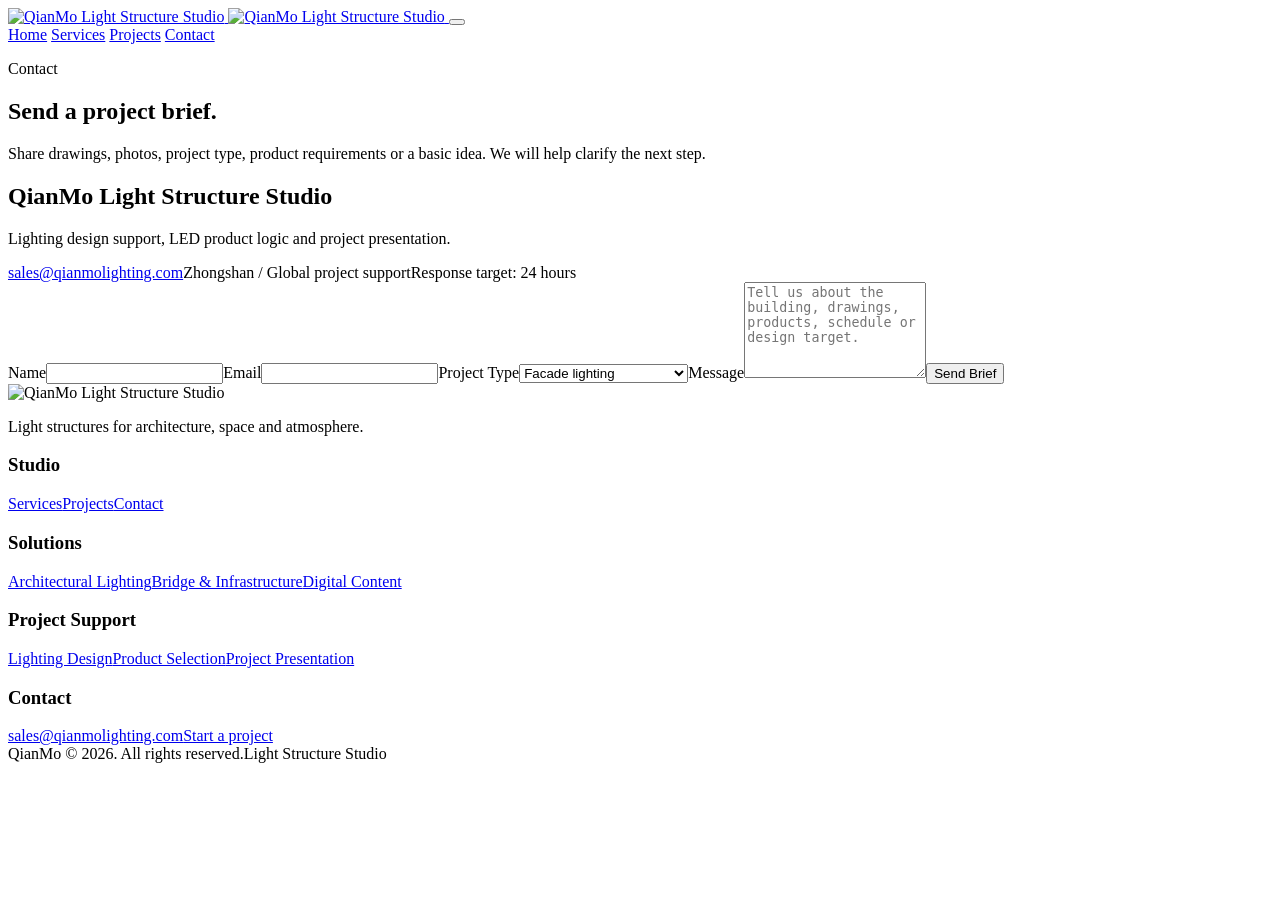
==== commit c4d73a64: "页面更新UI" ====
--- a/public/contact/index.html
+++ b/public/contact/index.html
@@ -1,18 +1,34 @@
-<!doctype html>
-<html lang="en">
-<head>
-  <meta charset="utf-8"><meta name="viewport" content="width=device-width, initial-scale=1">
-  <meta name="description" content="Contact 千幕 Qianmu for lighting design, brand website structure and digital content support.">
-  <link rel="canonical" href="https://qianmolighting.com/contact/">
-  <title>Contact | 千幕 Qianmu</title>
-  <link rel="stylesheet" href="/assets/css/qianmu.css">
-</head>
-<body>
-<header class="site-header"><div class="container header-inner"><a class="brand" href="/"><img class="brand-logo" src="/assets/images/qianmu-logo.png" alt="千幕 Qianmu logo"></a><button class="nav-toggle" type="button" aria-label="Open navigation" aria-expanded="false" data-nav-toggle><span></span><span></span><span></span></button><nav class="site-nav" data-nav><a href="/">Home</a><a href="/services/">Services</a><a href="/projects/">Projects</a><a class="active" href="/contact/">Contact</a></nav></div></header>
-<main>
-  <section class="page-hero"><div class="container-narrow"><span class="eyebrow">Contact</span><h1 class="h1">Send the project, product or page you want to rebuild.</h1><p class="lead">给我项目类型、现有资料、目标客户和你想达到的效果。千幕会先帮你把结构和表达方向理清楚。</p></div></section>
-  <section class="section"><div class="container-narrow page-layout"><div><h2 class="h2 serif">Project inquiry</h2><p class="copy">The form is static in this first version. Use the email link first; later we can connect Formspree, Tally or Cloudflare Workers form handling.</p></div><div class="contact-box"><p class="lead">Email</p><p style="margin:16px 0 28px"><a href="mailto:hello@qianmolighting.com">hello@qianmolighting.com</a></p><div class="form-grid"><input placeholder="Name / Company"><input placeholder="Email"><select><option>Lighting design support</option><option>Brand website structure</option><option>Digital content system</option><option>Project presentation kit</option></select><textarea placeholder="Describe your project, current materials and deadline"></textarea><button class="btn btn-dark" type="button" data-mail>Send by Email</button><p class="form-note">点击按钮会打开本地邮箱客户端。正式表单后续再接服务，不在第一版里假装“已提交”。</p></div></div></div></section>
-  <section class="showcase"><div class="container-narrow showcase-inner"><div><span class="eyebrow light">Before you write</span><h2 class="h2">Useful information makes the first reply faster.</h2></div><div class="showcase-grid"><div class="mini-panel"><strong>Project type</strong><span>Facade, landscape, bridge, website, product page or marketing material.</span></div><div class="mini-panel"><strong>Existing assets</strong><span>Photos, CAD, product specs, old page links or previous presentation files.</span></div><div class="mini-panel"><strong>Target audience</strong><span>Owner, contractor, distributor, designer, investor or search visitor.</span></div><div class="mini-panel"><strong>Deadline</strong><span>Tell us what needs to be ready first and what can be refined later.</span></div></div></div></section>
-</main>
-<footer class="site-footer"><div class="container-narrow"><div class="footer-top"><div><img class="brand-logo footer-logo" src="/assets/images/qianmu-logo.png" alt="千幕 Qianmu logo"></div><p class="tagline">Light structure studio for project-ready design communication.</p></div><div class="footer-columns"><div class="footer-col"><h3>Services</h3><a href="/services/">Lighting Design</a><a href="/services/">Brand Website</a><a href="/services/">Digital Content</a></div><div class="footer-col"><h3>Projects</h3><a href="/projects/">Facade</a><a href="/projects/">Landscape</a><a href="/projects/">Marketing System</a></div><div class="footer-col"><h3>Company</h3><a href="/contact/">Contact</a><a href="/services/">How We Work</a></div><div class="footer-col"><h3>Social</h3><span>hello@qianmolighting.com</span><span>LinkedIn</span><span>Instagram</span></div></div><div class="footer-bottom"><span>千幕 Qianmu © 2026. All rights reserved.</span><span>qianmolighting.com</span></div></div></footer><script src="/assets/js/qianmu.js"></script>
-</body></html>
+<!doctype html><html lang="en"><head><meta charset="utf-8"><meta name="viewport" content="width=device-width, initial-scale=1"><title>Contact | QianMo</title><meta name="description" content="Contact QianMo for architectural lighting design support, LED product selection and project-ready lighting presentation."><link rel="stylesheet" href="/assets/css/qianmo.css"><link rel="icon" href="/assets/images/qianmo-mark.svg" type="image/svg+xml"></head><body class="page-inner">
+<header class="qm-header" data-header>
+  <div class="qm-shell qm-nav-wrap">
+    <a class="qm-logo" href="/" aria-label="QianMo home">
+      <img class="logo-light" src="/assets/images/qianmo-logo-white.png" alt="QianMo Light Structure Studio">
+      <img class="logo-dark" src="/assets/images/qianmo-logo-black.png" alt="QianMo Light Structure Studio">
+    </a>
+    <button class="nav-toggle" type="button" aria-label="Open menu" aria-expanded="false" data-menu-button><span></span><span></span></button>
+    <nav class="qm-nav" data-menu>
+      <a href="/" data-nav-home>Home</a>
+      <a href="/services/" data-nav-services>Services</a>
+      <a href="/projects/" data-nav-projects>Projects</a>
+      <a href="/contact/" data-nav-contact>Contact</a>
+    </nav>
+  </div>
+</header>
+<main><section class="inner-hero"><div class="qm-shell"><p class="eyebrow">Contact</p><h1>Send a project brief.</h1><p>Share drawings, photos, project type, product requirements or a basic idea. We will help clarify the next step.</p></div></section><section class="contact-section"><div class="qm-shell contact-grid"><div class="contact-card dark-card"><h2>QianMo Light Structure Studio</h2><p>Lighting design support, LED product logic and project presentation.</p><div class="contact-list"><a href="mailto:sales@qianmolighting.com">sales@qianmolighting.com</a><span>Zhongshan / Global project support</span><span>Response target: 24 hours</span></div></div><form class="contact-form" action="mailto:sales@qianmolighting.com" method="post" enctype="text/plain"><label>Name<input type="text" name="name" required></label><label>Email<input type="email" name="email" required></label><label>Project Type<select name="project_type"><option>Facade lighting</option><option>Landscape lighting</option><option>Bridge / infrastructure</option><option>Stadium lighting</option><option>Digital marketing content</option></select></label><label>Message<textarea name="message" rows="6" placeholder="Tell us about the building, drawings, products, schedule or design target."></textarea></label><button class="btn btn-dark" type="submit">Send Brief</button></form></div></section></main>
+<footer class="qm-footer">
+  <div class="qm-shell footer-top">
+    <div class="footer-brand">
+      <img src="/assets/images/qianmo-logo-white.png" alt="QianMo Light Structure Studio">
+      <p>Light structures for architecture, space and atmosphere.</p>
+    </div>
+    <div class="footer-line"></div>
+    <div class="footer-grid">
+      <div><h3>Studio</h3><a href="/services/">Services</a><a href="/projects/">Projects</a><a href="/contact/">Contact</a></div>
+      <div><h3>Solutions</h3><a href="/services/#architectural">Architectural Lighting</a><a href="/services/#infrastructure">Bridge & Infrastructure</a><a href="/services/#digital">Digital Content</a></div>
+      <div><h3>Project Support</h3><a href="/contact/">Lighting Design</a><a href="/contact/">Product Selection</a><a href="/contact/">Project Presentation</a></div>
+      <div><h3>Contact</h3><a href="mailto:sales@qianmolighting.com">sales@qianmolighting.com</a><a href="/contact/">Start a project</a></div>
+    </div>
+    <div class="footer-bottom"><span>QianMo © 2026. All rights reserved.</span><span>Light Structure Studio</span></div>
+  </div>
+</footer>
+<script src="/assets/js/qianmo.js"></script></body></html>
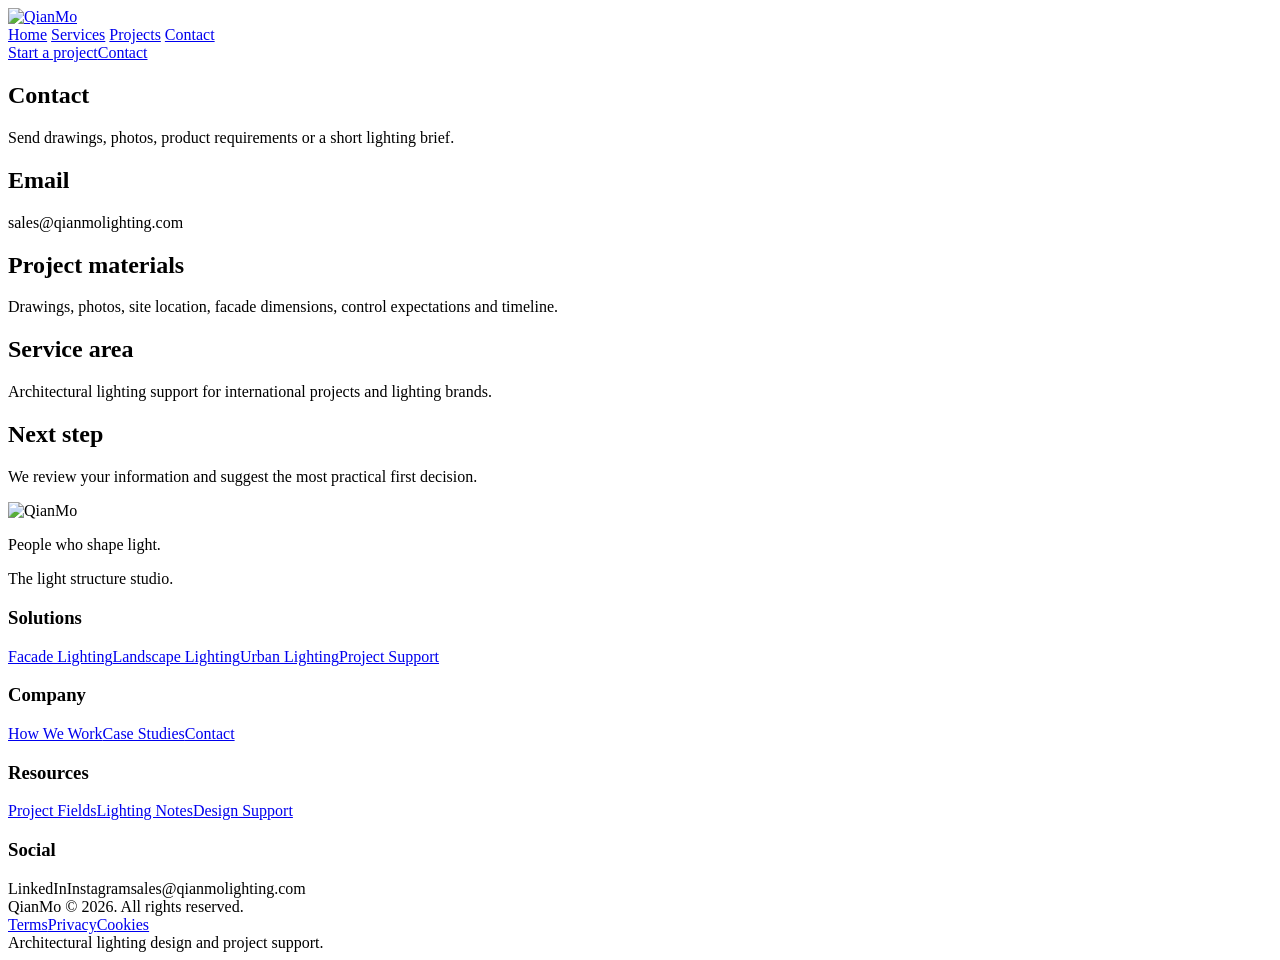
==== commit 1d7d7f17: "Add files via upload" ====
--- a/public/contact/index.html
+++ b/public/contact/index.html
@@ -1,34 +1,12 @@
-<!doctype html><html lang="en"><head><meta charset="utf-8"><meta name="viewport" content="width=device-width, initial-scale=1"><title>Contact | QianMo</title><meta name="description" content="Contact QianMo for architectural lighting design support, LED product selection and project-ready lighting presentation."><link rel="stylesheet" href="/assets/css/qianmo.css"><link rel="icon" href="/assets/images/qianmo-mark.svg" type="image/svg+xml"></head><body class="page-inner">
-<header class="qm-header" data-header>
-  <div class="qm-shell qm-nav-wrap">
-    <a class="qm-logo" href="/" aria-label="QianMo home">
-      <img class="logo-light" src="/assets/images/qianmo-logo-white.png" alt="QianMo Light Structure Studio">
-      <img class="logo-dark" src="/assets/images/qianmo-logo-black.png" alt="QianMo Light Structure Studio">
-    </a>
-    <button class="nav-toggle" type="button" aria-label="Open menu" aria-expanded="false" data-menu-button><span></span><span></span></button>
-    <nav class="qm-nav" data-menu>
-      <a href="/" data-nav-home>Home</a>
-      <a href="/services/" data-nav-services>Services</a>
-      <a href="/projects/" data-nav-projects>Projects</a>
-      <a href="/contact/" data-nav-contact>Contact</a>
-    </nav>
-  </div>
-</header>
-<main><section class="inner-hero"><div class="qm-shell"><p class="eyebrow">Contact</p><h1>Send a project brief.</h1><p>Share drawings, photos, project type, product requirements or a basic idea. We will help clarify the next step.</p></div></section><section class="contact-section"><div class="qm-shell contact-grid"><div class="contact-card dark-card"><h2>QianMo Light Structure Studio</h2><p>Lighting design support, LED product logic and project presentation.</p><div class="contact-list"><a href="mailto:sales@qianmolighting.com">sales@qianmolighting.com</a><span>Zhongshan / Global project support</span><span>Response target: 24 hours</span></div></div><form class="contact-form" action="mailto:sales@qianmolighting.com" method="post" enctype="text/plain"><label>Name<input type="text" name="name" required></label><label>Email<input type="email" name="email" required></label><label>Project Type<select name="project_type"><option>Facade lighting</option><option>Landscape lighting</option><option>Bridge / infrastructure</option><option>Stadium lighting</option><option>Digital marketing content</option></select></label><label>Message<textarea name="message" rows="6" placeholder="Tell us about the building, drawings, products, schedule or design target."></textarea></label><button class="btn btn-dark" type="submit">Send Brief</button></form></div></section></main>
-<footer class="qm-footer">
-  <div class="qm-shell footer-top">
-    <div class="footer-brand">
-      <img src="/assets/images/qianmo-logo-white.png" alt="QianMo Light Structure Studio">
-      <p>Light structures for architecture, space and atmosphere.</p>
-    </div>
-    <div class="footer-line"></div>
-    <div class="footer-grid">
-      <div><h3>Studio</h3><a href="/services/">Services</a><a href="/projects/">Projects</a><a href="/contact/">Contact</a></div>
-      <div><h3>Solutions</h3><a href="/services/#architectural">Architectural Lighting</a><a href="/services/#infrastructure">Bridge & Infrastructure</a><a href="/services/#digital">Digital Content</a></div>
-      <div><h3>Project Support</h3><a href="/contact/">Lighting Design</a><a href="/contact/">Product Selection</a><a href="/contact/">Project Presentation</a></div>
-      <div><h3>Contact</h3><a href="mailto:sales@qianmolighting.com">sales@qianmolighting.com</a><a href="/contact/">Start a project</a></div>
-    </div>
-    <div class="footer-bottom"><span>QianMo © 2026. All rights reserved.</span><span>Light Structure Studio</span></div>
-  </div>
-</footer>
-<script src="/assets/js/qianmo.js"></script></body></html>+<!doctype html>
+<html lang="en">
+<head>
+<meta charset="utf-8"><meta name="viewport" content="width=device-width, initial-scale=1"><meta name="robots" content="index, follow"><link rel="stylesheet" href="/assets/css/qianmo.css"><title>Contact | QianMo</title><meta name="description" content="Contact QianMo Light Structure Studio.">
+</head>
+<body>
+<section class="hero-shell" style="min-height:auto"><div class="hero-bg" aria-hidden="true"></div><header class="site-header"><div class="container header-inner"><a class="brand" href="/"><img src="/assets/images/qianmo-logo-light.png" alt="QianMo"></a><nav class="site-nav"><a class="" href="/">Home</a>
+<a class="" href="/services/">Services</a>
+<a class="" href="/projects/">Projects</a>
+<a class="active" href="/contact/">Contact</a></nav><div class="header-actions"><a href="/contact/">Start a project</a><a class="btn btn-white" href="/contact/">Contact</a></div></div></header></section>
+<section class="page-hero"><div class="container"><h1>Contact</h1><p>Send drawings, photos, product requirements or a short lighting brief.</p></div></section>
+<main><section class="section"><div class="container content-grid"><article class="info-card"><h2>Email</h2><p>sales@qianmolighting.com</p></article><article class="info-card"><h2>Project materials</h2><p>Drawings, photos, site location, facade dimensions, control expectations and timeline.</p></article><article class="info-card"><h2>Service area</h2><p>Architectural lighting support for international projects and lighting brands.</p></article><article class="info-card"><h2>Next step</h2><p>We review your information and suggest the most practical first decision.</p></article></div></section></main><footer class="site-footer"><div class="container"><div class="footer-top"><div class="footer-logo"><img src="/assets/images/qianmo-logo-light.png" alt="QianMo"><p>People who shape light.</p></div><p class="footer-tagline">The light structure studio.</p></div><div class="footer-columns"><div class="footer-col"><h3>Solutions</h3><a href="/services/">Facade Lighting</a><a href="/services/">Landscape Lighting</a><a href="/services/">Urban Lighting</a><a href="/services/">Project Support</a></div><div class="footer-col"><h3>Company</h3><a href="/services/">How We Work</a><a href="/projects/">Case Studies</a><a href="/contact/">Contact</a></div><div class="footer-col"><h3>Resources</h3><a href="/projects/">Project Fields</a><a href="/services/">Lighting Notes</a><a href="/services/">Design Support</a></div><div class="footer-col"><h3>Social</h3><span>LinkedIn</span><span>Instagram</span><span>sales@qianmolighting.com</span></div></div><div class="footer-bottom"><div>QianMo © <span data-year>2026</span>. All rights reserved.</div><div class="footer-legal"><a href="#">Terms</a><a href="#">Privacy</a><a href="#">Cookies</a></div><div class="footer-note">Architectural lighting design and project support.</div></div></div></footer><script src="/assets/js/qianmo.js"></script></body></html>
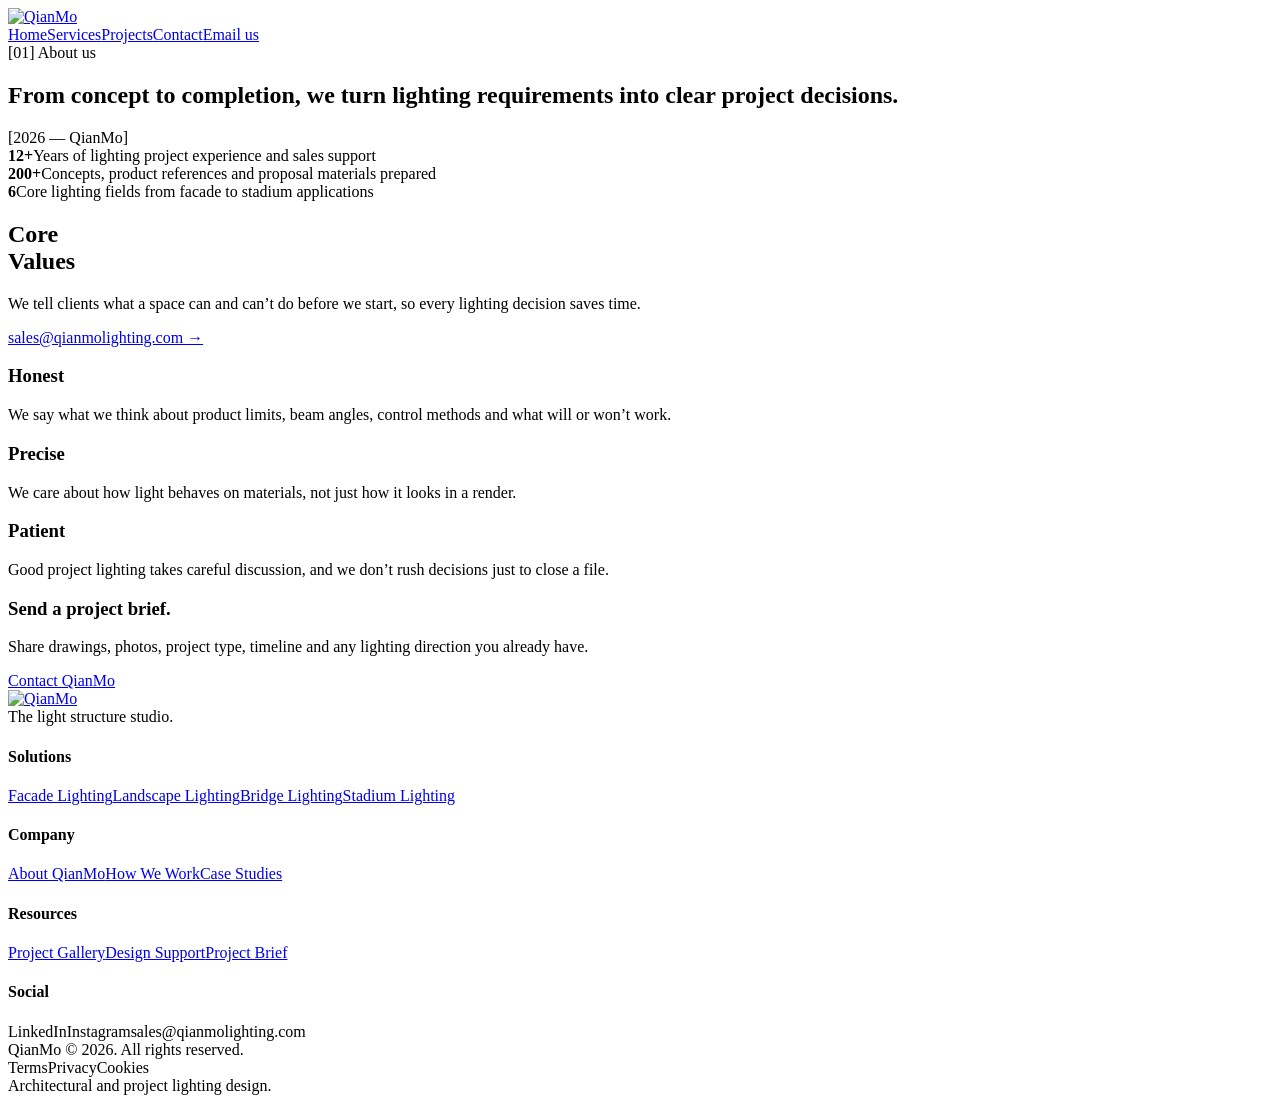
==== commit b314858e: "Add files via upload" ====
--- a/public/contact/index.html
+++ b/public/contact/index.html
@@ -1,12 +1,47 @@
 <!doctype html>
 <html lang="en">
 <head>
-<meta charset="utf-8"><meta name="viewport" content="width=device-width, initial-scale=1"><meta name="robots" content="index, follow"><link rel="stylesheet" href="/assets/css/qianmo.css"><title>Contact | QianMo</title><meta name="description" content="Contact QianMo Light Structure Studio.">
+  <meta charset="utf-8">
+  <meta name="viewport" content="width=device-width, initial-scale=1">
+  <title>Contact | QianMo Light Structure Studio</title>
+  <meta name="description" content="Contact QianMo Light Structure Studio for architectural lighting design, LED product selection and project presentation support.">
+  <link rel="stylesheet" href="/assets/css/qianmo.css">
 </head>
-<body>
-<section class="hero-shell" style="min-height:auto"><div class="hero-bg" aria-hidden="true"></div><header class="site-header"><div class="container header-inner"><a class="brand" href="/"><img src="/assets/images/qianmo-logo-light.png" alt="QianMo"></a><nav class="site-nav"><a class="" href="/">Home</a>
-<a class="" href="/services/">Services</a>
-<a class="" href="/projects/">Projects</a>
-<a class="active" href="/contact/">Contact</a></nav><div class="header-actions"><a href="/contact/">Start a project</a><a class="btn btn-white" href="/contact/">Contact</a></div></div></header></section>
-<section class="page-hero"><div class="container"><h1>Contact</h1><p>Send drawings, photos, product requirements or a short lighting brief.</p></div></section>
-<main><section class="section"><div class="container content-grid"><article class="info-card"><h2>Email</h2><p>sales@qianmolighting.com</p></article><article class="info-card"><h2>Project materials</h2><p>Drawings, photos, site location, facade dimensions, control expectations and timeline.</p></article><article class="info-card"><h2>Service area</h2><p>Architectural lighting support for international projects and lighting brands.</p></article><article class="info-card"><h2>Next step</h2><p>We review your information and suggest the most practical first decision.</p></article></div></section></main><footer class="site-footer"><div class="container"><div class="footer-top"><div class="footer-logo"><img src="/assets/images/qianmo-logo-light.png" alt="QianMo"><p>People who shape light.</p></div><p class="footer-tagline">The light structure studio.</p></div><div class="footer-columns"><div class="footer-col"><h3>Solutions</h3><a href="/services/">Facade Lighting</a><a href="/services/">Landscape Lighting</a><a href="/services/">Urban Lighting</a><a href="/services/">Project Support</a></div><div class="footer-col"><h3>Company</h3><a href="/services/">How We Work</a><a href="/projects/">Case Studies</a><a href="/contact/">Contact</a></div><div class="footer-col"><h3>Resources</h3><a href="/projects/">Project Fields</a><a href="/services/">Lighting Notes</a><a href="/services/">Design Support</a></div><div class="footer-col"><h3>Social</h3><span>LinkedIn</span><span>Instagram</span><span>sales@qianmolighting.com</span></div></div><div class="footer-bottom"><div>QianMo © <span data-year>2026</span>. All rights reserved.</div><div class="footer-legal"><a href="#">Terms</a><a href="#">Privacy</a><a href="#">Cookies</a></div><div class="footer-note">Architectural lighting design and project support.</div></div></div></footer><script src="/assets/js/qianmo.js"></script></body></html>+<body class="content-page">
+<header class="site-header light">
+  <div class="container header-inner"><a class="brand" href="/"><img src="/assets/images/logo-dark.png" alt="QianMo"></a><nav class="site-nav"><a href="/">Home</a><a href="/services/">Services</a><a href="/projects/">Projects</a><a class="active" href="/contact/">Contact</a><a class="nav-cta" href="mailto:sales@qianmolighting.com">Email us</a></nav></div>
+</header>
+<main>
+  <section class="about-block">
+    <div class="container about-grid">
+      <div>
+        <div class="about-label">[01] About us</div>
+        <h1 class="about-title">From concept to completion, we turn lighting requirements into clear project decisions.</h1>
+        <div class="about-year">[2026 — QianMo]</div>
+      </div>
+      <div class="stat-list">
+        <div class="stat-item"><strong>12+</strong><span>Years of lighting project experience and sales support</span></div>
+        <div class="stat-item"><strong>200+</strong><span>Concepts, product references and proposal materials prepared</span></div>
+        <div class="stat-item"><strong>6</strong><span>Core lighting fields from facade to stadium applications</span></div>
+      </div>
+    </div>
+  </section>
+  <section class="values-block">
+    <div class="container values-inner">
+      <div><h2>Core<br>Values</h2></div>
+      <div>
+        <p class="values-lead">We tell clients what a space can and can’t do before we start, so every lighting decision saves time.</p>
+        <a class="text-link" href="mailto:sales@qianmolighting.com">sales@qianmolighting.com →</a>
+        <div class="value-list">
+          <div><h3>Honest</h3><p>We say what we think about product limits, beam angles, control methods and what will or won’t work.</p></div>
+          <div><h3>Precise</h3><p>We care about how light behaves on materials, not just how it looks in a render.</p></div>
+          <div><h3>Patient</h3><p>Good project lighting takes careful discussion, and we don’t rush decisions just to close a file.</p></div>
+        </div>
+        <div class="contact-card"><div><h3>Send a project brief.</h3><p>Share drawings, photos, project type, timeline and any lighting direction you already have.</p></div><a href="mailto:sales@qianmolighting.com">Contact QianMo</a></div>
+      </div>
+    </div>
+  </section>
+</main>
+<footer class="site-footer"><div class="container"><div class="footer-top"><a class="footer-logo" href="/"><img src="/assets/images/logo-light.png" alt="QianMo"></a><div class="footer-tagline">The light structure studio.</div></div><div class="footer-rule"></div><div class="footer-grid"><div class="footer-col"><h4>Solutions</h4><a href="/services/">Facade Lighting</a><a href="/services/">Landscape Lighting</a><a href="/services/">Bridge Lighting</a><a href="/services/">Stadium Lighting</a></div><div class="footer-col"><h4>Company</h4><a href="/contact/">About QianMo</a><a href="/contact/">How We Work</a><a href="/projects/">Case Studies</a></div><div class="footer-col"><h4>Resources</h4><a href="/projects/">Project Gallery</a><a href="/services/">Design Support</a><a href="/contact/">Project Brief</a></div><div class="footer-col"><h4>Social</h4><span>LinkedIn</span><span>Instagram</span><span>sales@qianmolighting.com</span></div></div><div class="footer-bottom"><span>QianMo © 2026. All rights reserved.</span><div class="center"><span>Terms</span><span>Privacy</span><span>Cookies</span></div><span class="right">Architectural and project lighting design.</span></div></div></footer>
+</body>
+</html>
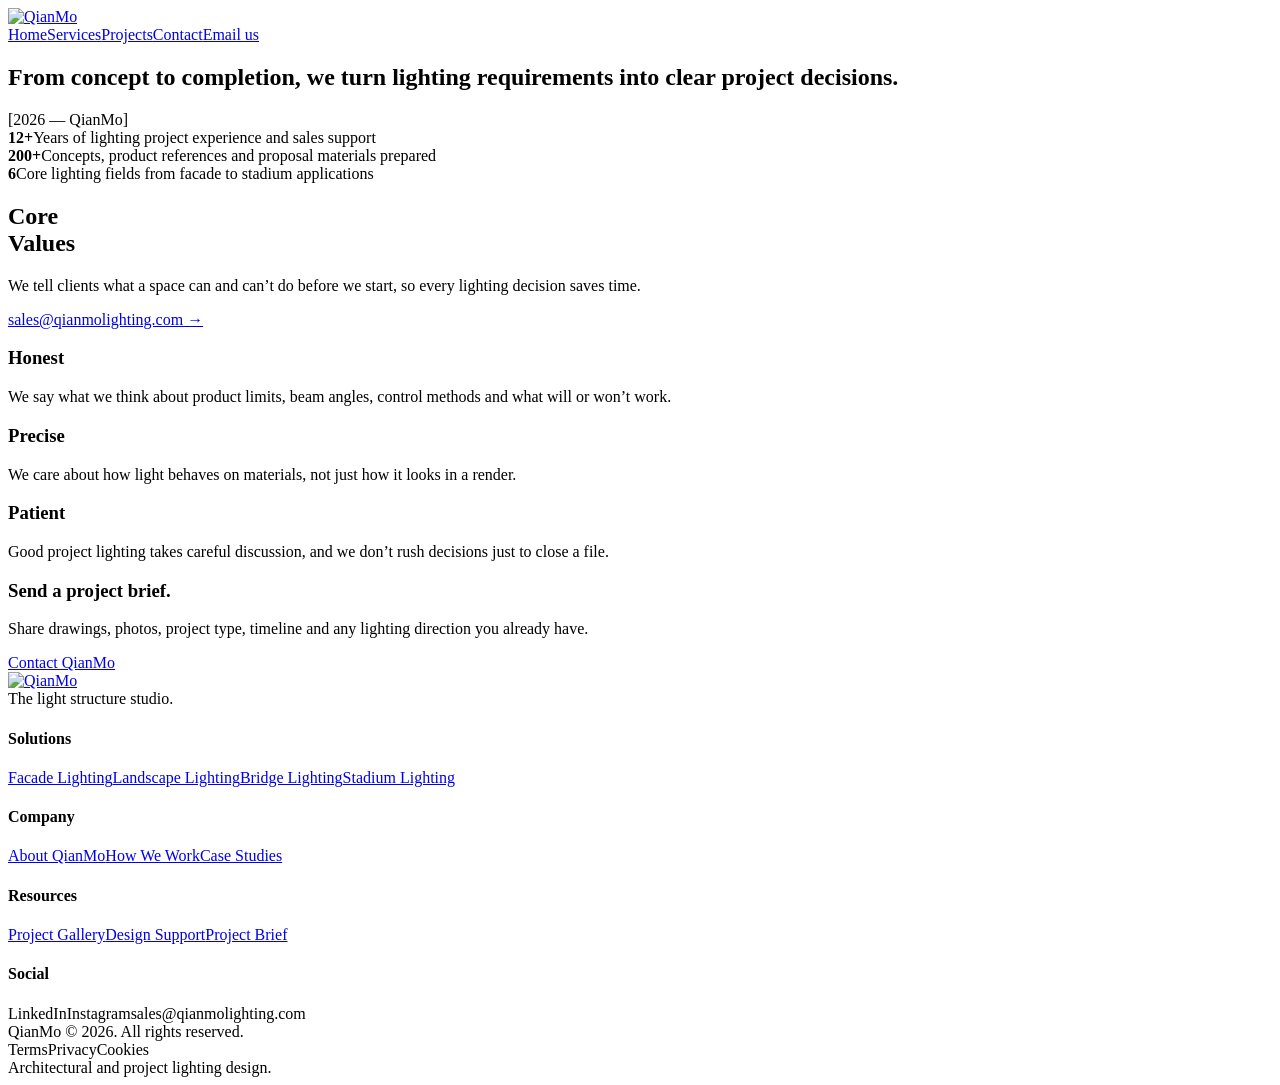
==== commit 1072c2ff: "Add files via upload" ====
--- a/public/contact/index.html
+++ b/public/contact/index.html
@@ -9,13 +9,12 @@
 </head>
 <body class="content-page">
 <header class="site-header light">
-  <div class="container header-inner"><a class="brand" href="/"><img src="/assets/images/logo-dark.png" alt="QianMo"></a><nav class="site-nav"><a href="/">Home</a><a href="/services/">Services</a><a href="/projects/">Projects</a><a class="active" href="/contact/">Contact</a><a class="nav-cta" href="mailto:sales@qianmolighting.com">Email us</a></nav></div>
+  <div class="container header-inner"><a class="brand" href="/"><img src="/assets/images/logo-dark-transparent.png" alt="QianMo"></a><nav class="site-nav"><a href="/">Home</a><a href="/services/">Services</a><a href="/projects/">Projects</a><a class="active" href="/contact/">Contact</a><a class="nav-cta" href="mailto:sales@qianmolighting.com">Email us</a></nav></div>
 </header>
 <main>
   <section class="about-block">
     <div class="container about-grid">
       <div>
-        <div class="about-label">[01] About us</div>
         <h1 class="about-title">From concept to completion, we turn lighting requirements into clear project decisions.</h1>
         <div class="about-year">[2026 — QianMo]</div>
       </div>
@@ -42,6 +41,6 @@
     </div>
   </section>
 </main>
-<footer class="site-footer"><div class="container"><div class="footer-top"><a class="footer-logo" href="/"><img src="/assets/images/logo-light.png" alt="QianMo"></a><div class="footer-tagline">The light structure studio.</div></div><div class="footer-rule"></div><div class="footer-grid"><div class="footer-col"><h4>Solutions</h4><a href="/services/">Facade Lighting</a><a href="/services/">Landscape Lighting</a><a href="/services/">Bridge Lighting</a><a href="/services/">Stadium Lighting</a></div><div class="footer-col"><h4>Company</h4><a href="/contact/">About QianMo</a><a href="/contact/">How We Work</a><a href="/projects/">Case Studies</a></div><div class="footer-col"><h4>Resources</h4><a href="/projects/">Project Gallery</a><a href="/services/">Design Support</a><a href="/contact/">Project Brief</a></div><div class="footer-col"><h4>Social</h4><span>LinkedIn</span><span>Instagram</span><span>sales@qianmolighting.com</span></div></div><div class="footer-bottom"><span>QianMo © 2026. All rights reserved.</span><div class="center"><span>Terms</span><span>Privacy</span><span>Cookies</span></div><span class="right">Architectural and project lighting design.</span></div></div></footer>
+<footer class="site-footer"><div class="container"><div class="footer-top"><a class="footer-logo" href="/"><img src="/assets/images/logo-light-transparent.png" alt="QianMo"></a><div class="footer-tagline">The light structure studio.</div></div><div class="footer-rule"></div><div class="footer-grid"><div class="footer-col"><h4>Solutions</h4><a href="/services/">Facade Lighting</a><a href="/services/">Landscape Lighting</a><a href="/services/">Bridge Lighting</a><a href="/services/">Stadium Lighting</a></div><div class="footer-col"><h4>Company</h4><a href="/contact/">About QianMo</a><a href="/contact/">How We Work</a><a href="/projects/">Case Studies</a></div><div class="footer-col"><h4>Resources</h4><a href="/projects/">Project Gallery</a><a href="/services/">Design Support</a><a href="/contact/">Project Brief</a></div><div class="footer-col"><h4>Social</h4><span>LinkedIn</span><span>Instagram</span><span>sales@qianmolighting.com</span></div></div><div class="footer-bottom"><span>QianMo © 2026. All rights reserved.</span><div class="center"><span>Terms</span><span>Privacy</span><span>Cookies</span></div><span class="right">Architectural and project lighting design.</span></div></div></footer>
 </body>
 </html>
